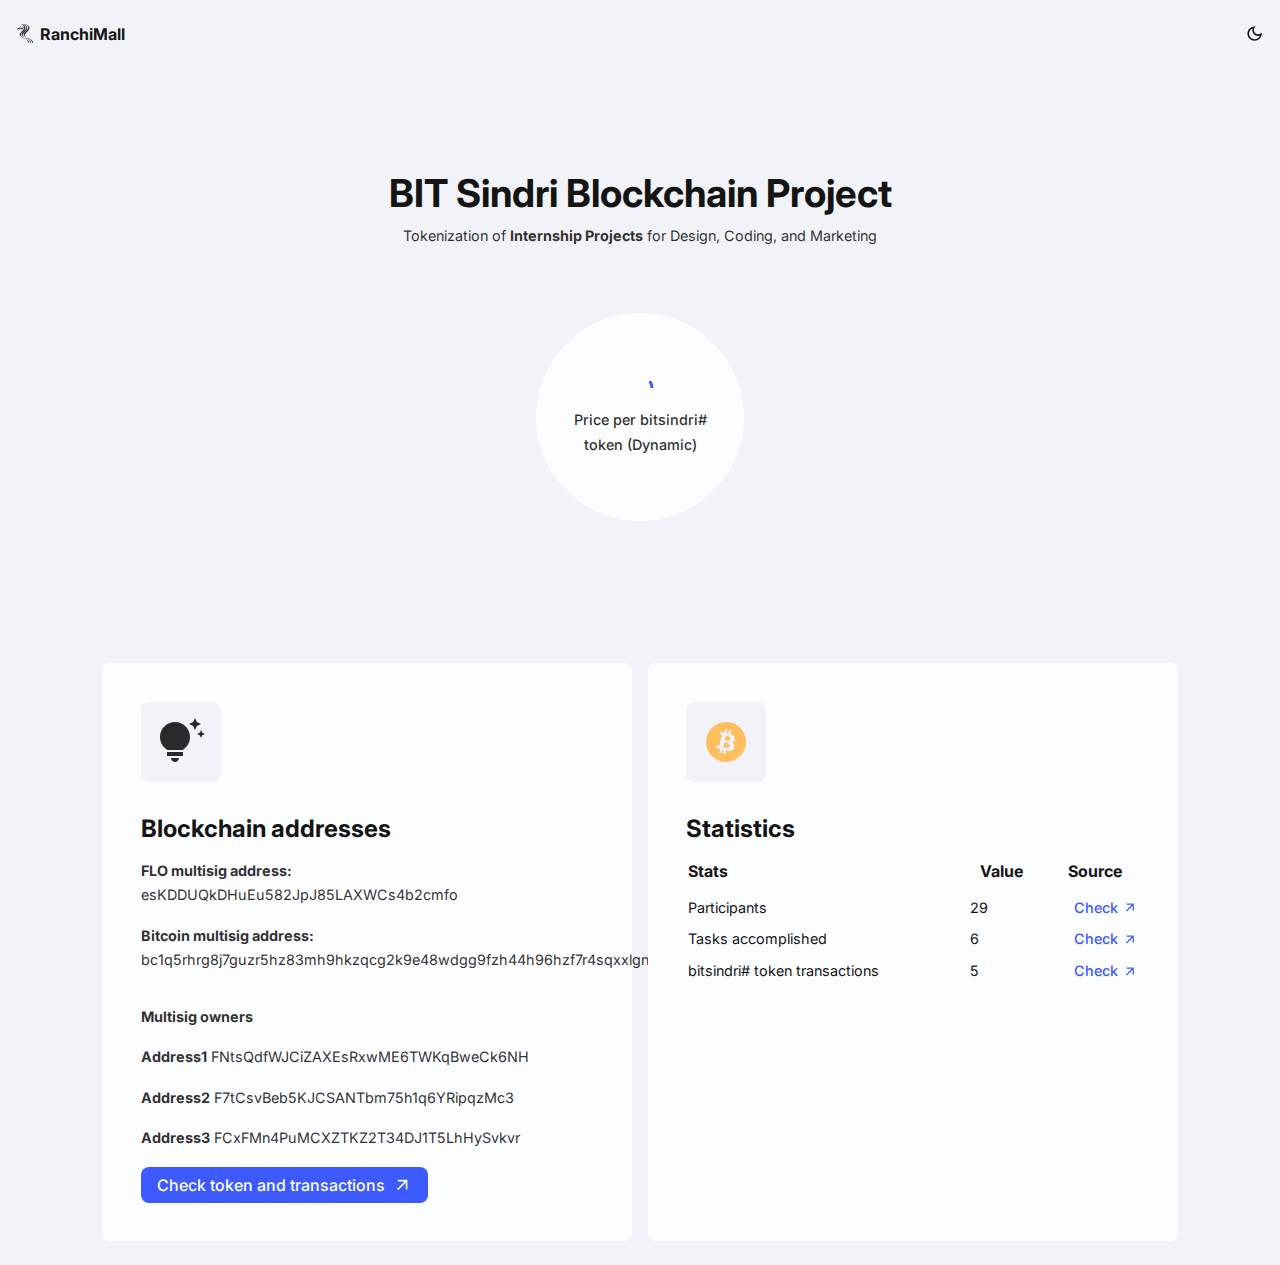
==== index.html @ 54d6cd05 "Update index.html" ====
<!DOCTYPE html>
<html lang="en">

<head>
    <meta charset="UTF-8">
    <meta http-equiv="X-UA-Compatible" content="IE=edge">
    <meta name="viewport" content="width=device-width, initial-scale=1.0">
    <title>Room Rentals Tokenization</title>
    <link rel="preconnect" href="https://fonts.googleapis.com">
    <link rel="preconnect" href="https://fonts.gstatic.com" crossorigin>
    <link href="https://fonts.googleapis.com/css2?family=Inter:wght@400;500;700&display=swap" rel="stylesheet">
    <link rel="stylesheet" href="css/main.min.css">
    <script src="scripts/components.js"></script>
</head>

<body class="flex flex-direction-column">
    <header class="flex">
        <h1 class="flex align-items-center" style="font-size: 1rem;">
            <svg class="icon" style="margin-right:0.3rem" viewBox="0 0 96 108" xml:space="preserve">
                <path d="M90.2,102.5c-2.4-8.2-9.9-14.5-27.4-23.1c-7.1-3.5-11.8-6.2-14-8.3c-1.7-1.6-3.5-4-4.2-5.5c-0.7-1.7-0.7-5.5,0-7.5
                        c1.3-3.6,2.6-5.2,12.9-15.1c6.2-5.9,9.3-10.3,11.1-15.5c0.7-2.1,0.8-7.6,0.2-9.4C66.5,12,61.7,6.7,53.7,1.6c-3-1.9-4.3-2.1-4.3-0.8
                        c0,0.3-0.5,1.4-1,2.4l-1,1.8l-2.8-1.9c-1.5-1.1-3.4-2.2-4.1-2.6c-1.3-0.7-2.4-0.6-2.4,0.2c0,0.3-1.4,3.4-2,4.4
                        c0,0.1-0.4-0.1-0.9-0.4c-6.1-4.4-8.7-5.5-8.7-3.9c0,0.7-1.8,4.2-4,7.9C16,19.5,9.4,24.9,2.6,24.9c-3,0-2.9-0.1-2,3.4
                        c0.7,2.8,1.1,3.1,3.6,2.3c2.3-0.7,3.9-1.5,5.8-2.9c0.8-0.6,1.5-0.9,1.6-0.9c0.1,0.1,0.5,1,0.7,2.1s0.7,2,0.9,2.1
                        c0.8,0.3,5.1-1.3,7.5-2.9l2.3-1.5l0.5,1.8c0.6,2.4,1,2.7,3.3,2.1c3.9-1,7.7-3.7,11.5-8.2l2-2.4l-0.2,2.1c-0.6,5.4-4.3,11.4-11.3,18
                        c-1.8,1.7-4.7,4.5-6.5,6.2c-10.7,10.2-10,18.6,2,26.5c2.7,1.8,10.3,5.8,15.3,8c0.9,0.4,3.3,1.7,5.3,2.9c11,6.5,16.4,13.1,16.4,19.7
                        c0,1.3,0.1,2.4,0.2,2.6l0,0c0.3,0.3,0.1,0.3,3-0.5c1.4-0.4,2.6-0.9,2.8-1.1c0.4-0.6-0.6-3.7-1.8-6.1c-1.3-2.5-5.6-7-8.9-9.4
                        c-3.8-2.8-9.3-5.9-17-9.7c-8.5-4.2-11.8-6.2-14.7-9.1c-2.6-2.6-3.9-5.3-3.9-8.2c0-4.6,2.3-8.6,8.3-14.1c9.4-8.7,13-13,15.5-18.8
                        c1.3-3,1.4-3.4,1.4-6.7c0-3.1-0.1-3.8-1.1-6l-1.1-2.4l1-1.6c0.5-0.9,1.2-2.1,1.5-2.6l0.5-1l1.5,2.1c1.8,2.6,3.2,6.8,3.2,9.3
                        c0,1.7-0.6,4.7-1.4,6.4c-0.2,0.4-0.4,1-0.5,1.3c-0.1,0.3-1.1,2-2.2,3.7c-2,3-5.2,6.4-13.4,14.2c-5.7,5.4-7.6,8.6-7.8,13.1
                        c-0.2,3.7,0.7,5.9,3.7,9.2c3.2,3.4,6.9,5.8,17.4,11c12.1,6,17.3,9.6,21.3,14.5c2.5,3.2,3.7,5.8,3.9,9.3c0.1,1.6,0.3,3,0.5,3
                        c0.1,0.1,0.8,0,1.4-0.2s1.9-0.5,2.7-0.7l1.5-0.4l-0.2-1.5c-0.7-5.1-5.4-10.8-13.1-16c-4.4-2.9-5.8-3.7-17.3-9.4
                        c-5.7-2.8-9.2-5.1-11.8-7.6c-4.3-4.2-5.1-8.8-2.7-13.9c1.4-2.8,2.7-4.4,12.5-13.8c8-7.7,11.4-13.7,11.4-20.1c0-5.1-2.3-9.9-6.9-14.3
                        c-1.1-1-2-2-2.1-2.2c-0.2-0.4,1.5-3.9,1.9-3.9c1.2,0,7.8,6.3,9.7,9.2c2,3.3,2.5,5,2.5,8.9c0,3.9-0.6,5.9-2.9,9.8
                        c-2.4,4.1-4.2,6-14.2,15.5c-3.4,3.2-5.7,6.1-6.9,8.7c-0.9,2-1.1,2.7-1.1,5.1c0,2.3,0.2,3.2,1,4.9c1.9,4,7.4,8.5,15.4,12.4
                        c12.5,6.1,15.1,7.6,19.4,10.7c7.2,5.3,10.6,10.5,10.6,16c0,1.3,0.1,2.4,0.3,2.5c0.4,0.3,4.8-0.8,5.5-1.3
                        C90.7,104.4,90.7,104.3,90.2,102.5z M20.3,23.3L20.3,23.3c-2,1-3.3,1.4-4.8,1.5L13.3,25l2.3-2.8c3.7-4.5,6.4-8.9,10-16
                        c0.9-1.8,1.8-3.5,2-3.6c0.4-0.4,2.6,1.1,5.1,3.4l2.1,1.9l-1.9,2.8C28.2,17.5,24.5,21.2,20.3,23.3z M39.3,17.4
                        c-1.2,1.7-6.5,5.7-8.6,6.5v0c-1.1,0.4-2.8,0.8-3.9,0.9L24.9,25l2.1-2.6c2.5-3.1,5.1-7,7-10.4c0.7-1.4,1.4-2.5,1.5-2.6
                        c0.3-0.4,1.7,1.4,3,4.1l1.5,3L39.3,17.4z M44.6,10c-0.7,1.2-1.4,2.1-1.5,2.1c-0.1,0-1.5-1.4-3-3l-2.8-3l0.6-1.5
                        c1.1-2.6,1.3-2.7,3.4-1c1.9,1.5,4.5,3.8,4.5,4.1C45.8,7.8,45.3,8.9,44.6,10z"></path>
            </svg>
            RanchiMall
        </h1>
        <theme-toggle></theme-toggle>
    </header>
    <section id="main_banner" class="flex gap-1 align-items-center hidden ">
        <svg class="icon" xmlns="http://www.w3.org/2000/svg" enable-background="new 0 0 24 24" height="24px"
            viewBox="0 0 24 24" width="24px" fill="#000000">
            <g>
                <rect fill="none" height="24" width="24" x="0" />
                <polygon points="14.43,10 12,2 9.57,10 2,10 8.18,14.41 5.83,22 12,17.31 18.18,22 15.83,14.41 22,10" />
            </g>
        </svg>
        <strong id="banner_content"></strong>
    </section>
    <section id="hero_section" class="grid">
        <div class="grid gap-0-5">
            <h1>
                BIT Sindri Blockchain Project
            </h1>
            <p>
                Tokenization of <strong>Internship Projects</strong> for Design, Coding, and Marketing
            </p>
        </div>
        <div id="token_price_wrapper"
            class="flex flex-direction-column gap-0-5 align-items-center justify-content-center">
            <strong id="token_price" style="font-size: 2rem; line-height: 1;"></strong>
            <p class="flex flex-direction-column gap-0-5 justify-content-center">
                Price per bitsindri# token (Dynamic)
            </p>
        </div>
        
        
    </section>
    <main>
        <div class="app">
            <div class="app__icon">
                <svg class="icon" xmlns="http://www.w3.org/2000/svg" enable-background="new 0 0 24 24" height="24px"
                    viewBox="0 0 24 24" width="24px" fill="#000000">
                    <rect fill="none" height="24" width="24" y="0" />
                    <path
                        d="M7,20h4c0,1.1-0.9,2-2,2S7,21.1,7,20z M5,19h8v-2H5V19z M16.5,9.5c0,3.82-2.66,5.86-3.77,6.5H5.27 C4.16,15.36,1.5,13.32,1.5,9.5C1.5,5.36,4.86,2,9,2S16.5,5.36,16.5,9.5z M21.37,7.37L20,8l1.37,0.63L22,10l0.63-1.37L24,8 l-1.37-0.63L22,6L21.37,7.37z M19,6l0.94-2.06L22,3l-2.06-0.94L19,0l-0.94,2.06L16,3l2.06,0.94L19,6z" />
                </svg>
            </div>
            <h2>
                Blockchain addresses
            </h2>
            
            <p>
                <strong>FLO multisig address:</strong> 
                esKDDUQkDHuEu582JpJ85LAXWCs4b2cmfo
                
                <p>
                    <strong>Bitcoin multisig address:</strong> 
                    bc1q5rhrg8j7guzr5hz83mh9hkzqcg2k9e48wdgg9fzh44h96hzf7r4sqxxlgn
                </p>
            </p>

            <p><strong>Multisig owners</strong></p>
            <p>
                <strong>Address1</strong>
                FNtsQdfWJCiZAXEsRxwME6TWKqBweCk6NH
            </p>
            <p>
                <strong>Address2</strong> 
                F7tCsvBeb5KJCSANTbm75h1q6YRipqzMc3
                
            </p>
            <p>
                <strong>Address3</strong>
                FCxFMn4PuMCXZTKZ2T34DJ1T5LhHySvkvr
                
            </p>
            <a href="https://ranchimall.github.io/floscout/#/address/esKDDUQkDHuEu582JpJ85LAXWCs4b2cmfo"
                target="_blank" class="ext-link">
                Check token and transactions
                <svg class="icon" xmlns="http://www.w3.org/2000/svg" enable-background="new 0 0 24 24" height="24px"
                    viewBox="0 0 24 24" width="24px" fill="#000000">
                    <g>
                        <rect fill="none" height="24" width="24" />
                    </g>
                    <g>
                        <polygon points="6,6 6,8 14.59,8 5,17.59 6.41,19 16,9.41 16,18 18,18 18,6" />
                    </g>
                </svg>
            </a>
        </div>

        <div class="app">
            <div class="app__icon">
                <svg class="icon" width="128" height="128" viewBox="0 0 128 128" fill="none"
                    xmlns="http://www.w3.org/2000/svg">
                    <path
                        d="M75.9466 56.32C74.2933 62.9333 64 59.5733 60.8 58.6667L63.7333 47.04C67.04 48 77.6533 49.3867 75.9466 56.32ZM59.36 64.64L56.16 77.4933C60.1066 78.5067 72.32 82.4 74.1333 75.1467C76.0533 67.5733 63.3066 65.6 59.36 64.64ZM115.733 76.9067C108.587 105.493 79.68 122.88 51.0933 115.733C22.5066 108.587 5.13597 79.68 12.2666 51.0933C19.4133 22.5067 48.32 5.14133 76.9066 12.2667C105.44 19.4133 122.827 48.32 115.733 76.9067ZM75.7866 42.9333L78.1866 33.3333L72.32 32L69.9733 41.2267C68.4266 40.8533 66.88 40.48 65.28 40.16L67.6266 30.72L61.8133 29.3333L59.4133 38.88C58.1333 38.56 56.8533 38.2933 55.68 37.9733L47.6266 35.9467L46.0266 42.1867C46.0266 42.1867 50.4 43.2 50.2933 43.2533C52.6933 43.84 53.12 45.3333 53.0133 46.6667L46.4533 72.96C46.1866 73.7067 45.3333 74.6667 43.7866 74.4C43.84 74.4533 39.52 73.3333 39.52 73.3333L36.64 80L44.2133 81.92C45.6533 82.2933 47.04 82.6667 48.4266 82.9867L45.9733 92.6933L51.84 94.1867L54.24 84.5333C55.84 84.96 57.3866 85.3333 58.88 85.76L56.48 95.3067L62.3466 96.8L64.8 87.0933C74.6666 88.96 82.24 88.2133 85.3333 79.2C88 72 85.3333 67.7333 80 65.0133C83.84 64 86.72 61.6 87.52 56.3733C88.5866 49.28 83.1466 45.4933 75.7866 42.9333Z"
                        fill="#FFBF5E" />
                </svg>
            </div>

            <h2>
                Statistics
            </h2>

            <table>
                <thead>
                    <tr>
                        <th>Stats</th>
                        <th>Value</th>
                        <th>Source</th>
                    </tr>
                </thead>
                <tbody>
                    <tr>
                        <td>Participants</td>
                        <td>29</td>
                        <td>
                            <a href="https://ranchimall.github.io/flologsheet/#/sheet_view?id=FFTKE6oKmc7ER6EuuyMJD4Ftxk6pAzrrTB"
                                target="_blank">
                                Check
                                <svg class="icon" xmlns="http://www.w3.org/2000/svg" enable-background="new 0 0 24 24"
                                    height="24px" viewBox="0 0 24 24" width="24px" fill="#000000">
                                    <g>
                                        <rect fill="none" height="24" width="24" />
                                    </g>
                                    <g>
                                        <polygon points="6,6 6,8 14.59,8 5,17.59 6.41,19 16,9.41 16,18 18,18 18,6" />
                                    </g>
                                </svg>
                            </a>
                        </td>
                    </tr>
                    <tr>
                        <td>Tasks accomplished</td>
                        <td>6</td>
                        <td>
                            <a href="https://ranchimall.github.io/flologsheet/#/sheet_view?id=F9vmpV3DPBbMoKab71CNBk839YekrUBZVQ"
                                target="_blank">
                                Check
                                <svg class="icon" xmlns="http://www.w3.org/2000/svg" enable-background="new 0 0 24 24"
                                    height="24px" viewBox="0 0 24 24" width="24px" fill="#000000">
                                    <g>
                                        <rect fill="none" height="24" width="24" />
                                    </g>
                                    <g>
                                        <polygon points="6,6 6,8 14.59,8 5,17.59 6.41,19 16,9.41 16,18 18,18 18,6" />
                                    </g>
                                </svg>
                            </a>
                        </td>
                    </tr>
                    <tr>
                        <td>bitsindri# token transactions</td>
                        <td>5</td>
                        <td>
                            <a href="https://ranchimall.github.io/floscout/#/token/bitsindri"
                                target="_blank">
                                Check
                                <svg class="icon" xmlns="http://www.w3.org/2000/svg" enable-background="new 0 0 24 24"
                                    height="24px" viewBox="0 0 24 24" width="24px" fill="#000000">
                                    <g>
                                        <rect fill="none" height="24" width="24" />
                                    </g>
                                    <g>
                                        <polygon points="6,6 6,8 14.59,8 5,17.59 6.41,19 16,9.41 16,18 18,18 18,6" />
                                    </g>
                                </svg>
                            </a>
                        </td>
                    </tr>
                </tbody>
            </table>
        </div>

            

       
    </main>
    <script>
        const roomTokenPrice = 1;
        const tokensNeeded = 0;
        function formatCurrency(amount) {
            return amount.toLocaleString('en-US', {
                style: 'currency',
                currency: 'USD',
                minimumFractionDigits: 0,
            });
        }
        // fetch data and return json
        async function fetchJSON(url, options = {}) {
            const response = await fetch(url, options)
            const json = await response.json()
            if (response.ok) {
                return json
            } else {
                throw new Error(json.description)
            }
        }
        window.onload = function () {
            document.getElementById('banner_content').textContent = `Looking for sellers. ₹{tokensNeeded} tokenroom# @ ₹{formatCurrency(roomTokenPrice)}`;
            if (tokensNeeded > 0)
                document.getElementById('main_banner').classList.remove('hidden');
            document.getElementById('token_price').innerHTML = `<sm-spinner></sm-spinner>`
            fetchJSON(`https://ranchimallflo.duckdns.org/api/v2/smartContractInfo?contractName=swap-tokenroom-usd&contractAddress=FUSBi3sQ9YFRs76wiMrDYmhqguPCXue8po`)
                .then(info => {
                    console.log(info)
                    const {
                        contractInfo: {
                            contractType,
                            numberOfDeposits,
                            numberOfParticipants,
                            oracle_address,
                            contractSubtype,
                            status,
                            expiryTime,
                            payeeAddress,
                            acceptingToken,
                            sellingToken,
                            totalHonorAmount,
                            totalParticipationAmount,
                            price
                        }, contractAddress,
                        contractName
                    } = info
                    document.getElementById('token_price').textContent = formatCurrency(price);
                }).catch(error => {
                    reject(error)
                })
        }
    </script>
</body>

</html>
---- css/main.min.css ----
*{padding:0;margin:0;box-sizing:border-box;font-family:"Inter",sans-serif}:root{font-size:clamp(1rem,1.2vmax,1.2rem)}html,body{height:100%}body{--accent-color: #3d5afe;--secondary-color: #ffac2e;--text-color: 20, 20, 20;--foreground-color: 252, 253, 255;--background-color: 241, 243, 248;--danger-color: rgb(255, 75, 75);--green: #1cad59;--yellow: rgb(220, 165, 0);color:rgba(var(--text-color), 1);background-color:rgba(var(--background-color), 1)}body[data-theme=dark]{--accent-color: #6d83ff;--secondary-color: #d60739;--text-color: 220, 220, 220;--foreground-color: 27, 28, 29;--background-color: 21, 22, 22;--danger-color: rgb(255, 106, 106);--green: #00e676;--yellow: rgb(255, 213, 5)}p,strong{font-size:.9rem;max-width:65ch;line-height:1.7;color:rgba(var(--text-color), 0.9)}.icon{width:1.2rem;height:1.2rem;fill:rgba(var(--text-color), 0.9);flex-shrink:0}.flex{display:flex}.flex-direction-column{flex-direction:column}.flex-wrap{flex-wrap:wrap}.grid{display:grid}.gap-0-3{gap:.3rem}.gap-0-5{gap:.5rem}.gap-1{gap:1rem}.gap-1-5{gap:1.5rem}.align-content-start{align-content:start}.align-items-center{align-items:center}.justify-content-center{justify-content:center}.wrap-around{overflow-wrap:break-word;word-wrap:break-word;word-break:break-word}header{padding:1.5rem 1rem;justify-content:space-between}main{display:grid;gap:1rem;padding:1rem;grid-template-columns:repeat(auto-fit, minmax(20rem, 1fr))}#main_banner{position:-webkit-sticky;position:sticky;top:0;justify-content:center;padding:1rem;width:100%;background-color:#ee5252}#main_banner .icon{fill:rgba(var(--foreground-color), 1)}#main_banner #banner_content{color:rgba(var(--foreground-color), 1)}.app{display:flex;flex-direction:column;padding:max(1rem,3vw);background-color:rgba(var(--foreground-color), 1);border-radius:.5rem;gap:1rem}.app__icon{display:flex;justify-content:center;align-items:center;width:5rem;height:5rem;border-radius:.5rem;background-color:rgba(var(--background-color), 1);margin-bottom:1rem}.app__icon .icon{width:3rem;height:3rem;fill:rgba(var(--text-color), 0.9)}.app li{list-style:none;font-size:.9rem;color:rgba(var(--text-color), 0.8);margin-bottom:.8rem;line-height:1.5}.app a:not([class]){display:flex;align-items:center;text-decoration:none;color:var(--accent-color);font-weight:500}.app a:not([class]):hover{text-decoration:underline}.app a:not([class]) .icon{margin-left:.3rem;width:1em;height:1em;fill:var(--accent-color)}.ext-link{display:flex;gap:.5rem;align-items:center;text-decoration:none;background-color:var(--accent-color);padding:.5rem 1rem;border-radius:.5rem;color:rgba(var(--foreground-color), 1);font-weight:500;align-self:flex-start;margin-top:auto;transition:color .2s,background-color .2s}.ext-link .icon{fill:rgba(var(--foreground-color), 1);transition:fill .2s}.ext-link:hover{color:var(--accent-color);background-color:rgba(var(--foreground-color), 1);box-shadow:0 0 0 .1rem var(--accent-color) inset}.ext-link:hover .icon{fill:var(--accent-color)}article{display:grid;gap:1rem;padding:1.5rem max(1rem,6vw)}ul{display:grid;gap:1rem;margin-top:1rem}.member-card{display:flex;flex-wrap:wrap;gap:1rem;padding:max(1rem,1.5vw);border-radius:.5rem;background-color:rgba(var(--foreground-color), 1)}.member-card h4{min-width:12rem}.member-card h5{font-weight:400}.member-card .kyc-wrapper{display:flex;align-items:center;gap:.5rem;font-size:.8rem}.member-card .kyc-wrapper .icon{width:1.1rem;height:1.1rem}.member-card .kyc-wrapper .kyc-status{display:flex;align-items:center;gap:.1rem;padding:.3rem;border-radius:3rem;font-weight:500;background-color:rgba(var(--text-color), 0.1);padding-right:.5rem}.member-card .kyc-wrapper .kyc-status.pending{background-color:var(--yellow);color:rgba(var(--foreground-color), 1)}.member-card .kyc-wrapper .kyc-status.pending .icon{fill:rgba(var(--foreground-color), 1)}.member-card .kyc-wrapper .kyc-status.verified{background-color:var(--green);color:rgba(var(--foreground-color), 1)}.member-card .kyc-wrapper .kyc-status.verified .icon{fill:rgba(var(--foreground-color), 1)}sm-copy{font-weight:500;font-size:.9rem;color:rgba(var(--text-color), 0.8)}#hero_section{text-align:center;justify-content:center;justify-items:center;padding:8vw 1rem;margin-bottom:1rem;gap:2rem}#hero_section h1{font-size:max(1.6rem,3vw)}#hero_section p{max-width:100%}#token_price_wrapper{padding:1.5rem;text-align:center;aspect-ratio:1/1;width:13rem;background-color:rgba(var(--foreground-color), 1);border-radius:10rem;justify-self:center;font-size:1rem;font-weight:500;margin-top:2rem}.important-links{display:flex;flex-wrap:wrap;gap:.5rem;margin-top:1rem}.important-link{list-style:none;flex:1}.important-link .icon,.important-link img{width:1.2rem;height:1.2rem;fill:var(--accent-color);flex-shrink:0}.important-link a{white-space:nowrap;display:flex;align-items:center;text-align:start;gap:.5rem;font-weight:500;background-color:rgba(var(--foreground-color), 1);padding:.7rem 1rem;border-radius:.5rem;text-decoration:none;color:var(--accent-color)}.important-link a:hover{text-decoration:underline}table th{padding-bottom:1rem}table th:first-of-type{text-align:start}table th:not(:last-of-type){padding-right:1rem}table td{padding-bottom:.8rem;font-size:.9rem}table td:not(:last-of-type){padding-right:1rem}table td:last-of-type{display:flex;justify-content:flex-end}@media screen and (min-width: 768px){main{padding:1.5rem 8vw}sm-copy{min-width:24rem}}.hidden{display:none}
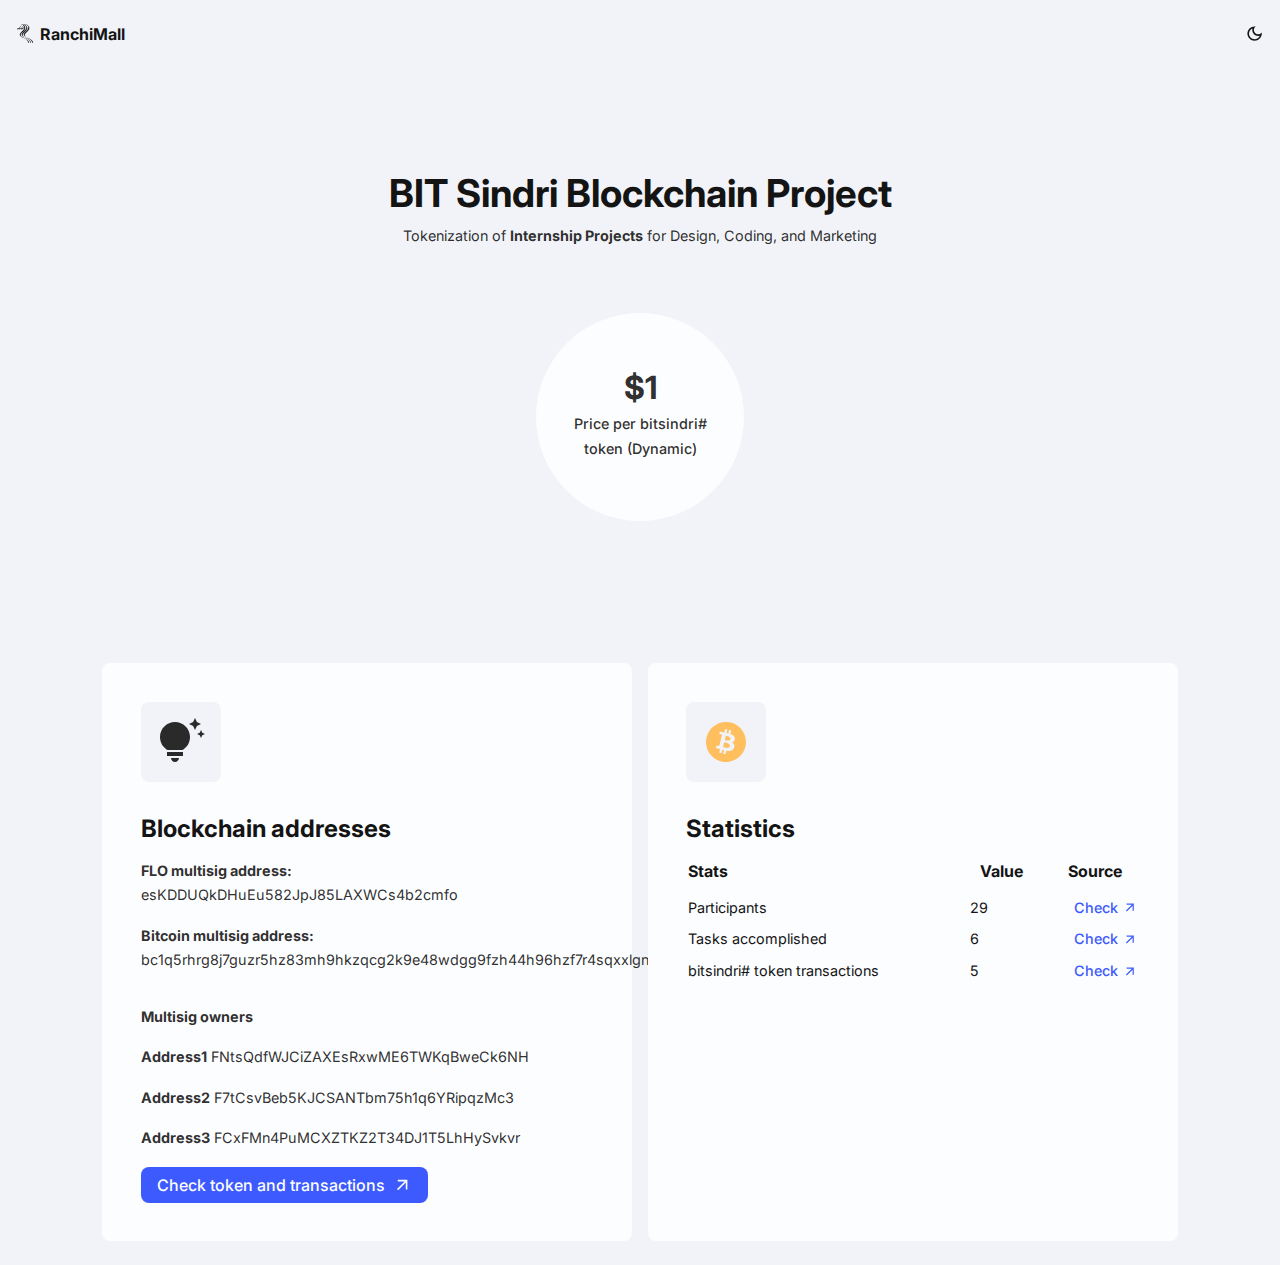
==== commit 1b7bac88: "Update index.html" ====
--- a/index.html
+++ b/index.html
@@ -5,7 +5,7 @@
     <meta charset="UTF-8">
     <meta http-equiv="X-UA-Compatible" content="IE=edge">
     <meta name="viewport" content="width=device-width, initial-scale=1.0">
-    <title>Room Rentals Tokenization</title>
+    <title>BIT Sindri Blockchain</title>
     <link rel="preconnect" href="https://fonts.googleapis.com">
     <link rel="preconnect" href="https://fonts.gstatic.com" crossorigin>
     <link href="https://fonts.googleapis.com/css2?family=Inter:wght@400;500;700&display=swap" rel="stylesheet">
@@ -239,32 +239,9 @@
             document.getElementById('banner_content').textContent = `Looking for sellers. ₹{tokensNeeded} tokenroom# @ ₹{formatCurrency(roomTokenPrice)}`;
             if (tokensNeeded > 0)
                 document.getElementById('main_banner').classList.remove('hidden');
-            document.getElementById('token_price').innerHTML = `<sm-spinner></sm-spinner>`
-            fetchJSON(`https://ranchimallflo.duckdns.org/api/v2/smartContractInfo?contractName=swap-tokenroom-usd&contractAddress=FUSBi3sQ9YFRs76wiMrDYmhqguPCXue8po`)
-                .then(info => {
-                    console.log(info)
-                    const {
-                        contractInfo: {
-                            contractType,
-                            numberOfDeposits,
-                            numberOfParticipants,
-                            oracle_address,
-                            contractSubtype,
-                            status,
-                            expiryTime,
-                            payeeAddress,
-                            acceptingToken,
-                            sellingToken,
-                            totalHonorAmount,
-                            totalParticipationAmount,
-                            price
-                        }, contractAddress,
-                        contractName
-                    } = info
-                    document.getElementById('token_price').textContent = formatCurrency(price);
-                }).catch(error => {
-                    reject(error)
-                })
+            
+            
+                document.getElementById('token_price').textContent = formatCurrency(roomTokenPrice);
         }
     </script>
 </body>
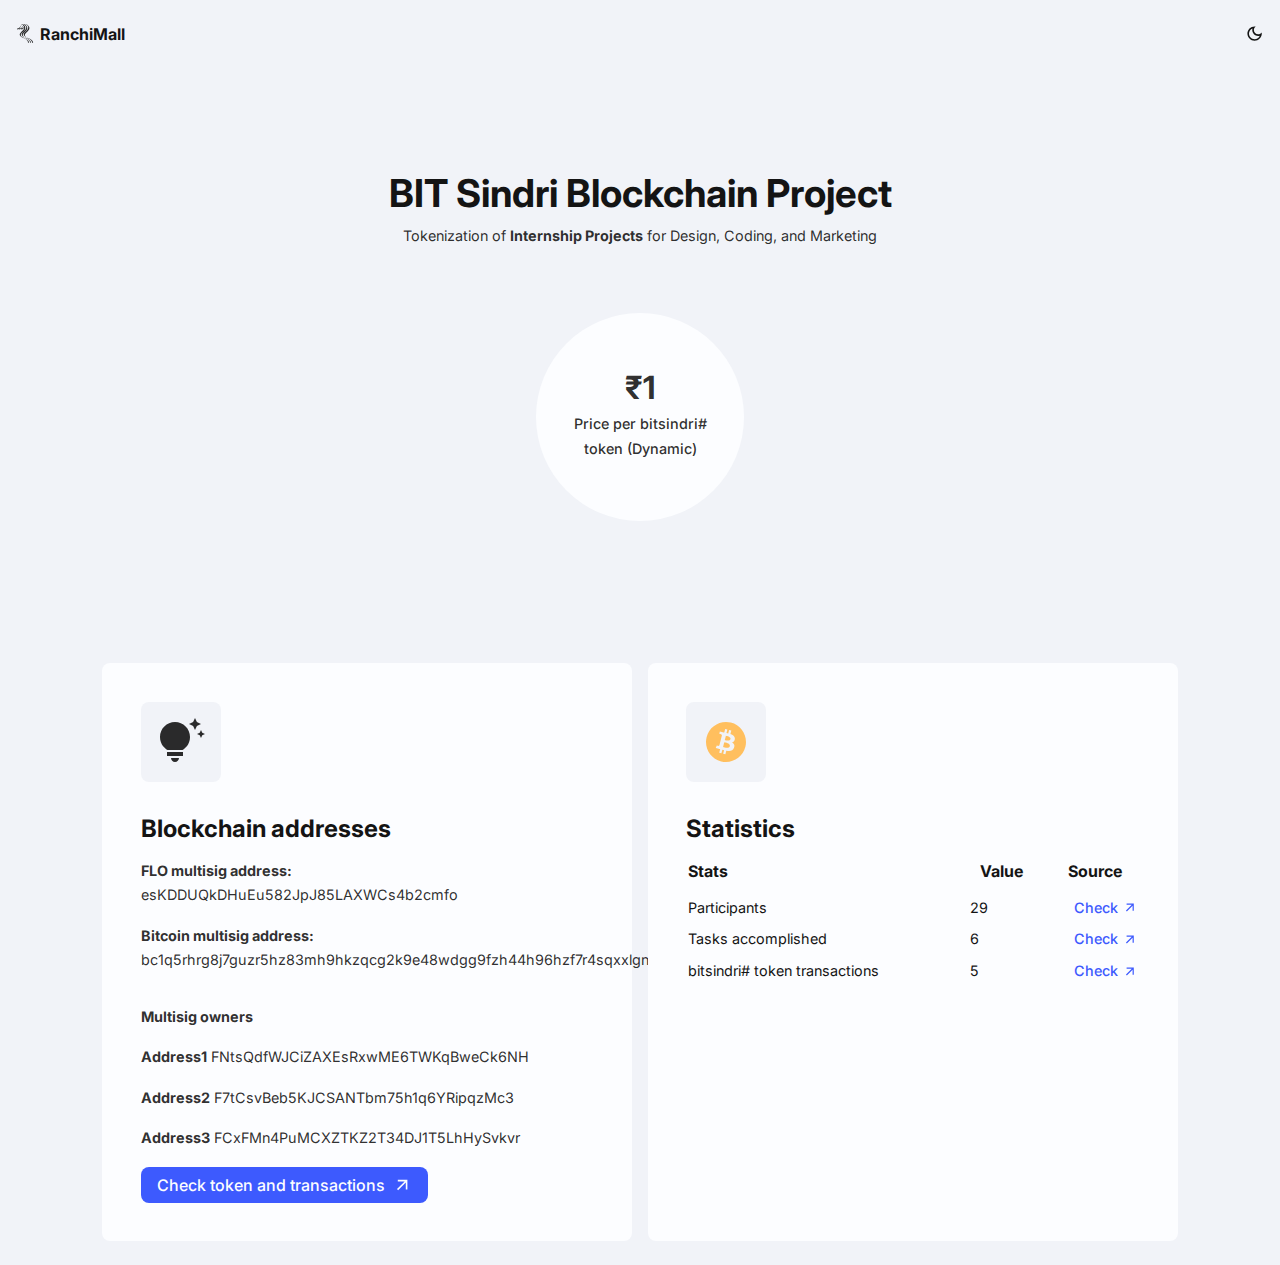
==== commit 7b79d97a: "Update index.html" ====
--- a/index.html
+++ b/index.html
@@ -219,9 +219,9 @@
         const roomTokenPrice = 1;
         const tokensNeeded = 0;
         function formatCurrency(amount) {
-            return amount.toLocaleString('en-US', {
+            return amount.toLocaleString('en-IN', {
                 style: 'currency',
-                currency: 'USD',
+                currency: 'INR',
                 minimumFractionDigits: 0,
             });
         }
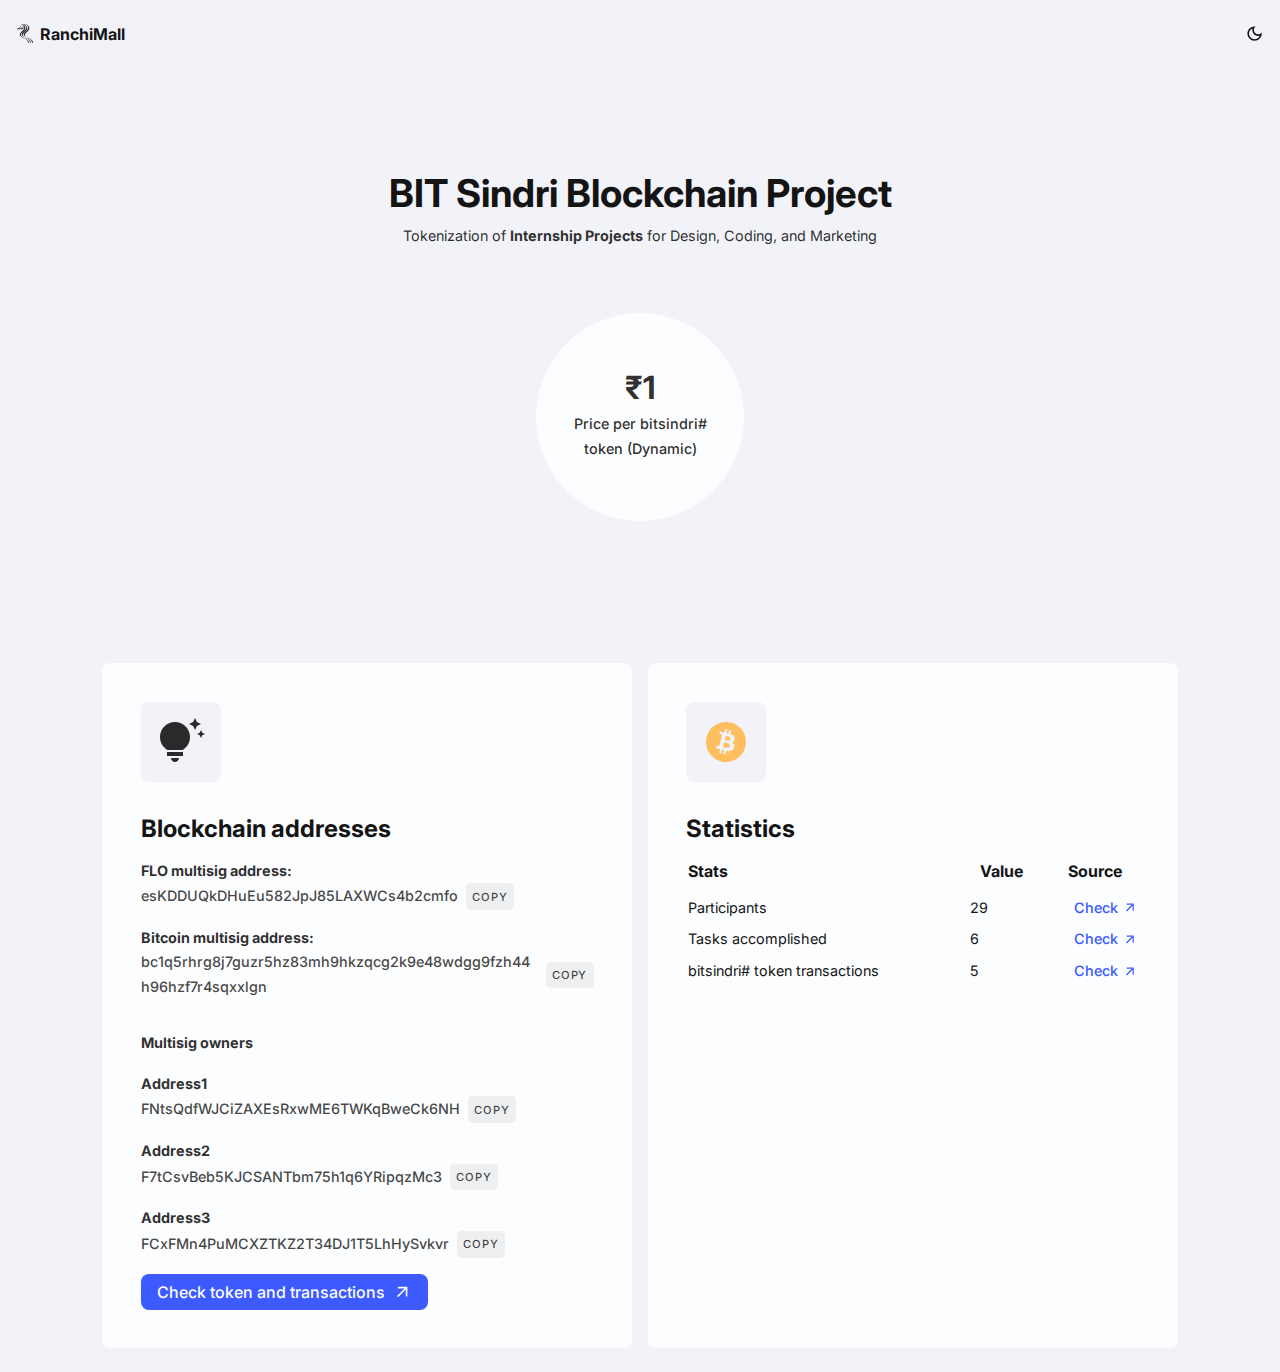
==== commit 6b0c8dae: "Update index.html" ====
--- a/index.html
+++ b/index.html
@@ -89,27 +89,32 @@
             
             <p>
                 <strong>FLO multisig address:</strong> 
-                esKDDUQkDHuEu582JpJ85LAXWCs4b2cmfo
+                <sm-copy value="esKDDUQkDHuEu582JpJ85LAXWCs4b2cmfo" ></sm-copy>
+                
                 
                 <p>
                     <strong>Bitcoin multisig address:</strong> 
-                    bc1q5rhrg8j7guzr5hz83mh9hkzqcg2k9e48wdgg9fzh44h96hzf7r4sqxxlgn
+                    <sm-copy value="bc1q5rhrg8j7guzr5hz83mh9hkzqcg2k9e48wdgg9fzh44h96hzf7r4sqxxlgn" ></sm-copy>
+                    
                 </p>
             </p>
 
             <p><strong>Multisig owners</strong></p>
             <p>
                 <strong>Address1</strong>
-                FNtsQdfWJCiZAXEsRxwME6TWKqBweCk6NH
+                <sm-copy value="FNtsQdfWJCiZAXEsRxwME6TWKqBweCk6NH" ></sm-copy>
+                
             </p>
             <p>
                 <strong>Address2</strong> 
-                F7tCsvBeb5KJCSANTbm75h1q6YRipqzMc3
+                <sm-copy value="F7tCsvBeb5KJCSANTbm75h1q6YRipqzMc3" ></sm-copy>
+                
                 
             </p>
             <p>
                 <strong>Address3</strong>
-                FCxFMn4PuMCXZTKZ2T34DJ1T5LhHySvkvr
+                <sm-copy value="FCxFMn4PuMCXZTKZ2T34DJ1T5LhHySvkvr" ></sm-copy>
+                
                 
             </p>
             <a href="https://ranchimall.github.io/floscout/#/address/esKDDUQkDHuEu582JpJ85LAXWCs4b2cmfo"
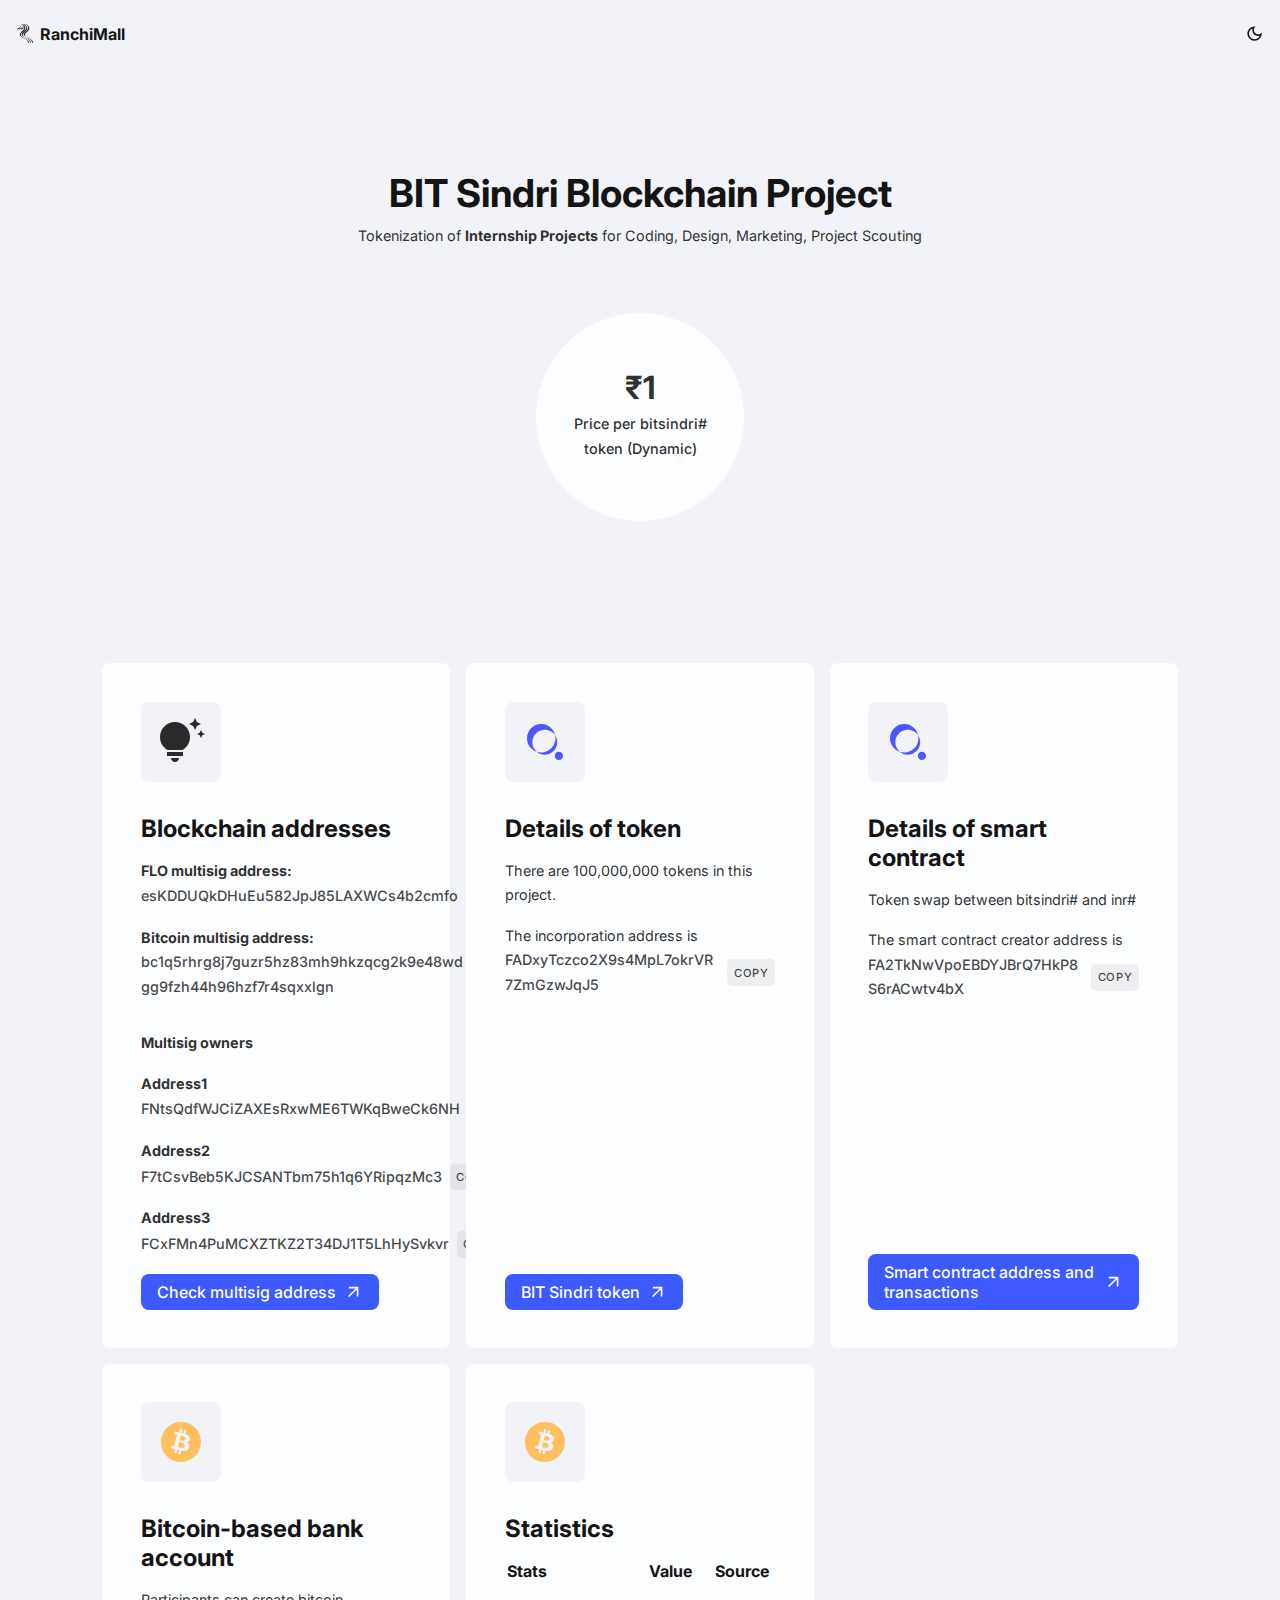
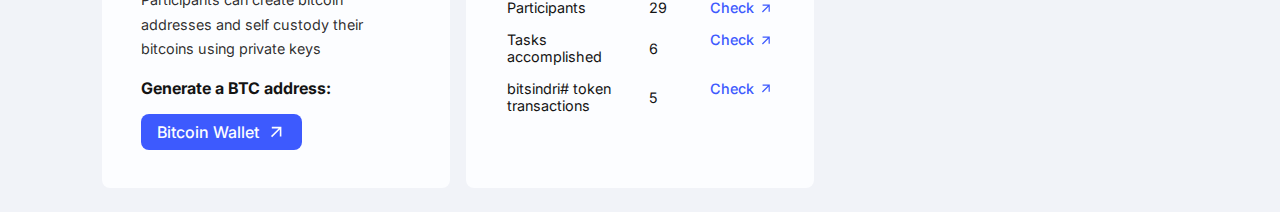
==== commit 7f51478c: "Update index.html" ====
--- a/index.html
+++ b/index.html
@@ -60,7 +60,7 @@
                 BIT Sindri Blockchain Project
             </h1>
             <p>
-                Tokenization of <strong>Internship Projects</strong> for Design, Coding, and Marketing
+                Tokenization of <strong>Internship Projects</strong> for Coding, Design, Marketing, Project Scouting
             </p>
         </div>
         <div id="token_price_wrapper"
@@ -119,7 +119,7 @@
             </p>
             <a href="https://ranchimall.github.io/floscout/#/address/esKDDUQkDHuEu582JpJ85LAXWCs4b2cmfo"
                 target="_blank" class="ext-link">
-                Check token and transactions
+                Check multisig address
                 <svg class="icon" xmlns="http://www.w3.org/2000/svg" enable-background="new 0 0 24 24" height="24px"
                     viewBox="0 0 24 24" width="24px" fill="#000000">
                     <g>
@@ -130,7 +130,117 @@
                     </g>
                 </svg>
             </a>
-        </div>
+        
+        </div>
+
+        <div class="app">
+            <div class="app__icon">
+                <svg class="icon" width="128" height="128" viewBox="0 0 128 128" fill="none"
+                    xmlns="http://www.w3.org/2000/svg">
+                    <path fill-rule="evenodd" clip-rule="evenodd"
+                        d="M53.9259 91.8519C74.8718 91.8519 91.8519 74.8718 91.8519 53.9259C91.8519 51.3022 91.5854 48.7407 91.0782 46.2671C94.5628 51.5181 96.5926 57.8183 96.5926 64.5926C96.5926 82.9203 81.7351 97.7778 63.4074 97.7778C55.2385 97.7778 47.759 94.8262 41.9771 89.9312C45.7338 91.1773 49.7511 91.8519 53.9259 91.8519ZM41.9771 89.9312C26.8858 84.9256 16 70.697 16 53.9259C16 32.98 32.98 16 53.9259 16C72.2481 16 87.5358 28.9926 91.0782 46.2671C85.1352 37.3115 74.9608 31.4074 63.4074 31.4074C45.0797 31.4074 30.2222 46.2649 30.2222 64.5926C30.2222 74.7514 34.7869 83.844 41.9771 89.9312Z"
+                        fill="#4F56FF" />
+                    <circle cx="101" cy="101" r="11" fill="#4F56FF" />
+                </svg>
+            </div>
+            
+            <h2>
+                Details of token
+            </h2>
+           
+            <p>
+                There are 100,000,000 tokens in this project.
+            </p>
+            <p>
+                The incorporation address is <sm-copy style="min-width: 0;"
+                    value="FADxyTczco2X9s4MpL7okrVR7ZmGzwJqJ5"></sm-copy>
+            </p>
+            <a href="https://ranchimall.github.io/floscout/#/token/bitsindri" target="_blank" class="ext-link">
+                BIT Sindri token
+                <svg class="icon" xmlns="http://www.w3.org/2000/svg" enable-background="new 0 0 24 24" height="24px"
+                    viewBox="0 0 24 24" width="24px" fill="#000000">
+                    <g>
+                        <rect fill="none" height="24" width="24" />
+                    </g>
+                    <g>
+                        <polygon points="6,6 6,8 14.59,8 5,17.59 6.41,19 16,9.41 16,18 18,18 18,6" />
+                    </g>
+                </svg>
+            </a>
+
+        </div>
+
+        
+        <div class="app">
+            <div class="app__icon">
+                <svg class="icon" width="128" height="128" viewBox="0 0 128 128" fill="none"
+                    xmlns="http://www.w3.org/2000/svg">
+                    <path fill-rule="evenodd" clip-rule="evenodd"
+                        d="M53.9259 91.8519C74.8718 91.8519 91.8519 74.8718 91.8519 53.9259C91.8519 51.3022 91.5854 48.7407 91.0782 46.2671C94.5628 51.5181 96.5926 57.8183 96.5926 64.5926C96.5926 82.9203 81.7351 97.7778 63.4074 97.7778C55.2385 97.7778 47.759 94.8262 41.9771 89.9312C45.7338 91.1773 49.7511 91.8519 53.9259 91.8519ZM41.9771 89.9312C26.8858 84.9256 16 70.697 16 53.9259C16 32.98 32.98 16 53.9259 16C72.2481 16 87.5358 28.9926 91.0782 46.2671C85.1352 37.3115 74.9608 31.4074 63.4074 31.4074C45.0797 31.4074 30.2222 46.2649 30.2222 64.5926C30.2222 74.7514 34.7869 83.844 41.9771 89.9312Z"
+                        fill="#4F56FF" />
+                    <circle cx="101" cy="101" r="11" fill="#4F56FF" />
+                </svg>
+            </div>
+            
+            <h2>
+                Details of smart contract
+            </h2>
+           
+            <p>
+                Token swap between bitsindri# and inr#
+            </p>
+            <p>
+                The smart contract creator address is <sm-copy style="min-width: 0;"
+                    value="FA2TkNwVpoEBDYJBrQ7HkP8S6rACwtv4bX"></sm-copy>
+            </p>
+            <a href="https://ranchimall.github.io/floscout/#/contract/bitsindri-inr-FA2TkNwVpoEBDYJBrQ7HkP8S6rACwtv4bX" target="_blank" class="ext-link">
+                Smart contract address and transactions
+                <svg class="icon" xmlns="http://www.w3.org/2000/svg" enable-background="new 0 0 24 24" height="24px"
+                    viewBox="0 0 24 24" width="24px" fill="#000000">
+                    <g>
+                        <rect fill="none" height="24" width="24" />
+                    </g>
+                    <g>
+                        <polygon points="6,6 6,8 14.59,8 5,17.59 6.41,19 16,9.41 16,18 18,18 18,6" />
+                    </g>
+                </svg>
+            </a>
+
+        </div>
+
+        <div class="app">
+            <div class="app__icon">
+                <svg class="icon" width="128" height="128" viewBox="0 0 128 128" fill="none"
+                    xmlns="http://www.w3.org/2000/svg">
+                    <path
+                        d="M75.9466 56.32C74.2933 62.9333 64 59.5733 60.8 58.6667L63.7333 47.04C67.04 48 77.6533 49.3867 75.9466 56.32ZM59.36 64.64L56.16 77.4933C60.1066 78.5067 72.32 82.4 74.1333 75.1467C76.0533 67.5733 63.3066 65.6 59.36 64.64ZM115.733 76.9067C108.587 105.493 79.68 122.88 51.0933 115.733C22.5066 108.587 5.13597 79.68 12.2666 51.0933C19.4133 22.5067 48.32 5.14133 76.9066 12.2667C105.44 19.4133 122.827 48.32 115.733 76.9067ZM75.7866 42.9333L78.1866 33.3333L72.32 32L69.9733 41.2267C68.4266 40.8533 66.88 40.48 65.28 40.16L67.6266 30.72L61.8133 29.3333L59.4133 38.88C58.1333 38.56 56.8533 38.2933 55.68 37.9733L47.6266 35.9467L46.0266 42.1867C46.0266 42.1867 50.4 43.2 50.2933 43.2533C52.6933 43.84 53.12 45.3333 53.0133 46.6667L46.4533 72.96C46.1866 73.7067 45.3333 74.6667 43.7866 74.4C43.84 74.4533 39.52 73.3333 39.52 73.3333L36.64 80L44.2133 81.92C45.6533 82.2933 47.04 82.6667 48.4266 82.9867L45.9733 92.6933L51.84 94.1867L54.24 84.5333C55.84 84.96 57.3866 85.3333 58.88 85.76L56.48 95.3067L62.3466 96.8L64.8 87.0933C74.6666 88.96 82.24 88.2133 85.3333 79.2C88 72 85.3333 67.7333 80 65.0133C83.84 64 86.72 61.6 87.52 56.3733C88.5866 49.28 83.1466 45.4933 75.7866 42.9333Z"
+                        fill="#FFBF5E" />
+                </svg>
+            </div>
+            <h2>
+                Bitcoin-based bank account
+            </h2>
+            <p>
+                Participants can create bitcoin addresses and self custody their bitcoins using private keys <br>
+            </p>
+            <div class="grid gap-1">
+                <b>Generate a BTC address:</b>
+            </div>
+            <a href="https://ranchimall.github.io/btcwallet/"
+                target="_blank" class="ext-link">
+                Bitcoin Wallet
+                <svg class="icon" xmlns="http://www.w3.org/2000/svg" enable-background="new 0 0 24 24" height="24px"
+                    viewBox="0 0 24 24" width="24px" fill="#000000">
+                    <g>
+                        <rect fill="none" height="24" width="24" />
+                    </g>
+                    <g>
+                        <polygon points="6,6 6,8 14.59,8 5,17.59 6.41,19 16,9.41 16,18 18,18 18,6" />
+                    </g>
+                </svg>
+            </a>
+        </div>
+
 
         <div class="app">
             <div class="app__icon">
@@ -216,7 +326,7 @@
             </table>
         </div>
 
-            
+
 
        
     </main>
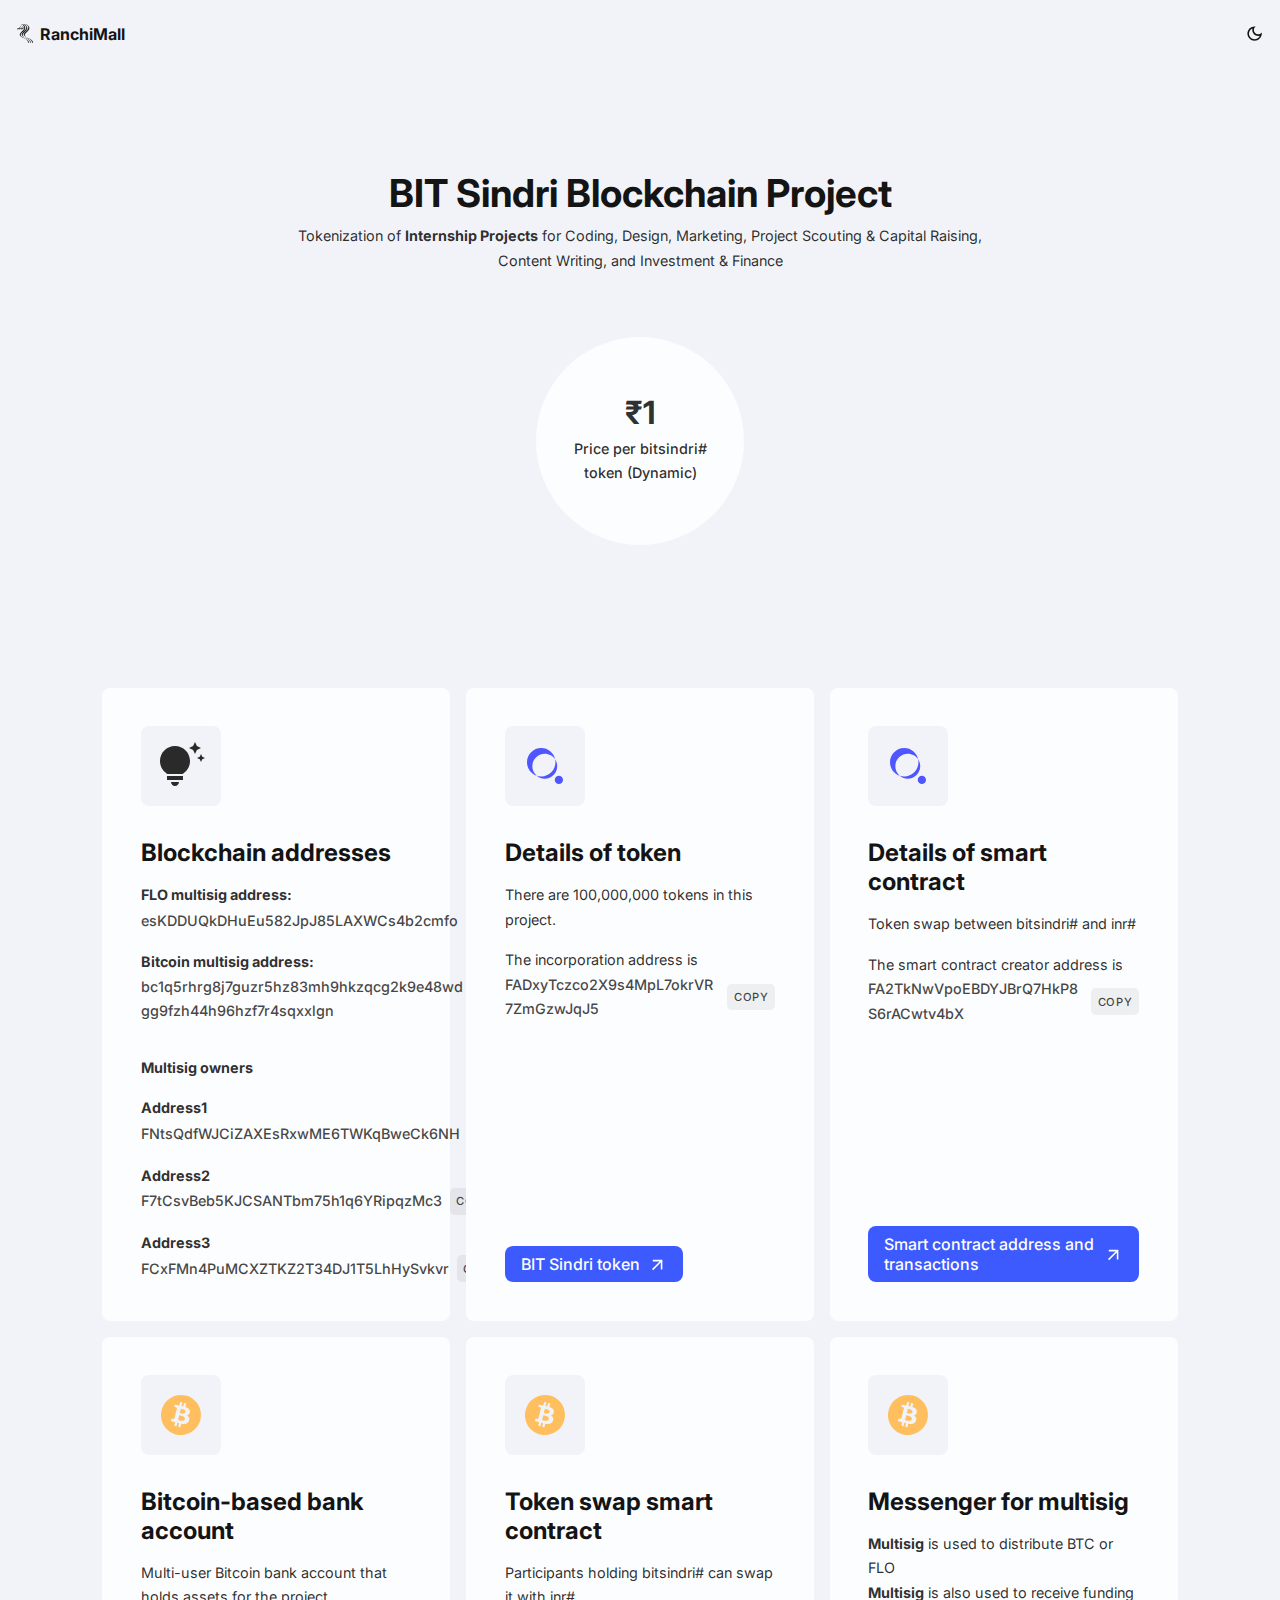
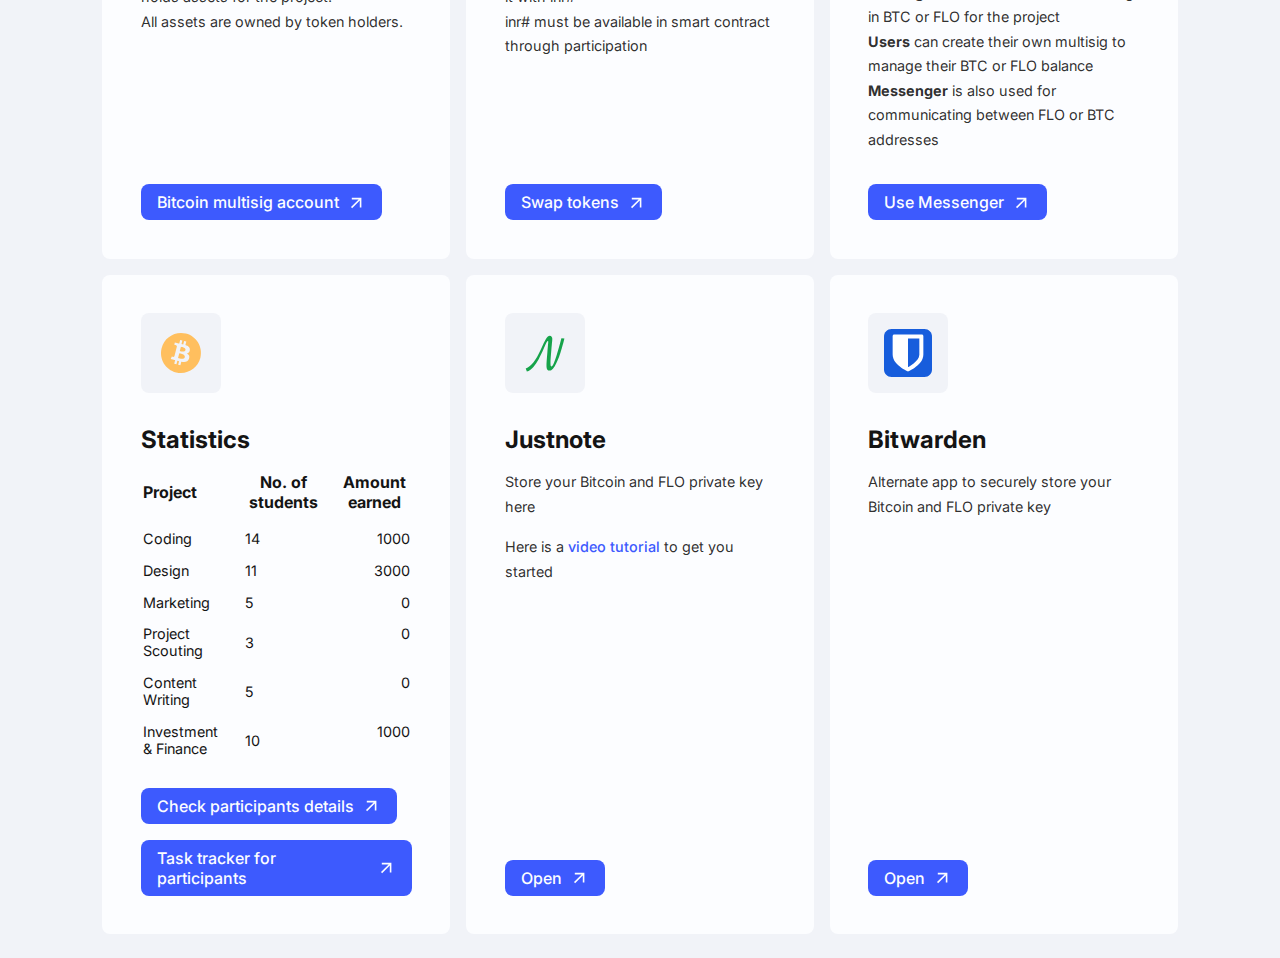
==== commit 43e570fb: "Update index.html" ====
--- a/index.html
+++ b/index.html
@@ -60,7 +60,7 @@
                 BIT Sindri Blockchain Project
             </h1>
             <p>
-                Tokenization of <strong>Internship Projects</strong> for Coding, Design, Marketing, Project Scouting
+                Tokenization of <strong>Internship Projects</strong> for Coding, Design, Marketing, Project Scouting & Capital Raising,<br> Content Writing, and Investment & Finance
             </p>
         </div>
         <div id="token_price_wrapper"
@@ -117,19 +117,7 @@
                 
                 
             </p>
-            <a href="https://ranchimall.github.io/floscout/#/address/esKDDUQkDHuEu582JpJ85LAXWCs4b2cmfo"
-                target="_blank" class="ext-link">
-                Check multisig address
-                <svg class="icon" xmlns="http://www.w3.org/2000/svg" enable-background="new 0 0 24 24" height="24px"
-                    viewBox="0 0 24 24" width="24px" fill="#000000">
-                    <g>
-                        <rect fill="none" height="24" width="24" />
-                    </g>
-                    <g>
-                        <polygon points="6,6 6,8 14.59,8 5,17.59 6.41,19 16,9.41 16,18 18,18 18,6" />
-                    </g>
-                </svg>
-            </a>
+           
         
         </div>
 
@@ -221,26 +209,26 @@
                 Bitcoin-based bank account
             </h2>
             <p>
-                Participants can create bitcoin addresses and self custody their bitcoins using private keys <br>
+                Multi-user Bitcoin bank account that holds assets for the project. <br>
+                All assets are owned by token holders.
             </p>
             <div class="grid gap-1">
-                <b>Generate a BTC address:</b>
-            </div>
-            <a href="https://ranchimall.github.io/btcwallet/"
+                
+            </div>
+            <a href="https://ranchimall.github.io/btcwallet/#/check_details?query=bc1q5rhrg8j7guzr5hz83mh9hkzqcg2k9e48wdgg9fzh44h96hzf7r4sqxxlgn"
                 target="_blank" class="ext-link">
-                Bitcoin Wallet
-                <svg class="icon" xmlns="http://www.w3.org/2000/svg" enable-background="new 0 0 24 24" height="24px"
-                    viewBox="0 0 24 24" width="24px" fill="#000000">
-                    <g>
-                        <rect fill="none" height="24" width="24" />
-                    </g>
-                    <g>
-                        <polygon points="6,6 6,8 14.59,8 5,17.59 6.41,19 16,9.41 16,18 18,18 18,6" />
-                    </g>
-                </svg>
-            </a>
-        </div>
-
+                Bitcoin multisig account
+                <svg class="icon" xmlns="http://www.w3.org/2000/svg" enable-background="new 0 0 24 24" height="24px"
+                    viewBox="0 0 24 24" width="24px" fill="#000000">
+                    <g>
+                        <rect fill="none" height="24" width="24" />
+                    </g>
+                    <g>
+                        <polygon points="6,6 6,8 14.59,8 5,17.59 6.41,19 16,9.41 16,18 18,18 18,6" />
+                    </g>
+                </svg>
+            </a>
+        </div>
 
         <div class="app">
             <div class="app__icon">
@@ -251,6 +239,78 @@
                         fill="#FFBF5E" />
                 </svg>
             </div>
+            <h2>
+                Token swap smart contract
+            </h2>
+            <p>
+                Participants holding bitsindri# can swap it with inr# <br>
+                inr# must be available in smart contract through participation
+            </p>
+            <div class="grid gap-1">
+                
+            </div>
+            <a href="https://ranchimall.github.io/flowallet/#/smartcontracts/deposit?scName=bitsindri-inr&scAddress=FA2TkNwVpoEBDYJBrQ7HkP8S6rACwtv4bX"
+                target="_blank" class="ext-link">
+                Swap tokens
+                <svg class="icon" xmlns="http://www.w3.org/2000/svg" enable-background="new 0 0 24 24" height="24px"
+                    viewBox="0 0 24 24" width="24px" fill="#000000">
+                    <g>
+                        <rect fill="none" height="24" width="24" />
+                    </g>
+                    <g>
+                        <polygon points="6,6 6,8 14.59,8 5,17.59 6.41,19 16,9.41 16,18 18,18 18,6" />
+                    </g>
+                </svg>
+            </a>
+        </div>
+
+        
+            
+            <div class="app">
+                <div class="app__icon">
+                    <svg class="icon" width="128" height="128" viewBox="0 0 128 128" fill="none"
+                        xmlns="http://www.w3.org/2000/svg">
+                        <path
+                            d="M75.9466 56.32C74.2933 62.9333 64 59.5733 60.8 58.6667L63.7333 47.04C67.04 48 77.6533 49.3867 75.9466 56.32ZM59.36 64.64L56.16 77.4933C60.1066 78.5067 72.32 82.4 74.1333 75.1467C76.0533 67.5733 63.3066 65.6 59.36 64.64ZM115.733 76.9067C108.587 105.493 79.68 122.88 51.0933 115.733C22.5066 108.587 5.13597 79.68 12.2666 51.0933C19.4133 22.5067 48.32 5.14133 76.9066 12.2667C105.44 19.4133 122.827 48.32 115.733 76.9067ZM75.7866 42.9333L78.1866 33.3333L72.32 32L69.9733 41.2267C68.4266 40.8533 66.88 40.48 65.28 40.16L67.6266 30.72L61.8133 29.3333L59.4133 38.88C58.1333 38.56 56.8533 38.2933 55.68 37.9733L47.6266 35.9467L46.0266 42.1867C46.0266 42.1867 50.4 43.2 50.2933 43.2533C52.6933 43.84 53.12 45.3333 53.0133 46.6667L46.4533 72.96C46.1866 73.7067 45.3333 74.6667 43.7866 74.4C43.84 74.4533 39.52 73.3333 39.52 73.3333L36.64 80L44.2133 81.92C45.6533 82.2933 47.04 82.6667 48.4266 82.9867L45.9733 92.6933L51.84 94.1867L54.24 84.5333C55.84 84.96 57.3866 85.3333 58.88 85.76L56.48 95.3067L62.3466 96.8L64.8 87.0933C74.6666 88.96 82.24 88.2133 85.3333 79.2C88 72 85.3333 67.7333 80 65.0133C83.84 64 86.72 61.6 87.52 56.3733C88.5866 49.28 83.1466 45.4933 75.7866 42.9333Z"
+                            fill="#FFBF5E" />
+                    </svg>
+                </div>
+            <h2>
+                Messenger for multisig
+            </h2>
+            <p>
+                <strong>Multisig</strong> is used to distribute BTC or FLO <br>
+                <strong>Multisig</strong> is also used to receive funding in BTC or FLO for the project <br>
+                <strong>Users</strong> can create their own multisig to manage their BTC or FLO balance <br>
+                <strong>Messenger</strong> is also used for communicating between FLO or BTC addresses
+            </p>
+            <div class="grid gap-1">
+                
+            </div>
+            <a href="https://ranchimall.github.io/messenger"
+                target="_blank" class="ext-link">
+                Use Messenger
+                <svg class="icon" xmlns="http://www.w3.org/2000/svg" enable-background="new 0 0 24 24" height="24px"
+                    viewBox="0 0 24 24" width="24px" fill="#000000">
+                    <g>
+                        <rect fill="none" height="24" width="24" />
+                    </g>
+                    <g>
+                        <polygon points="6,6 6,8 14.59,8 5,17.59 6.41,19 16,9.41 16,18 18,18 18,6" />
+                    </g>
+                </svg>
+            </a>
+        </div>
+
+        <div class="app">
+            <div class="app__icon">
+                <svg class="icon" width="128" height="128" viewBox="0 0 128 128" fill="none"
+                    xmlns="http://www.w3.org/2000/svg">
+                    <path
+                        d="M75.9466 56.32C74.2933 62.9333 64 59.5733 60.8 58.6667L63.7333 47.04C67.04 48 77.6533 49.3867 75.9466 56.32ZM59.36 64.64L56.16 77.4933C60.1066 78.5067 72.32 82.4 74.1333 75.1467C76.0533 67.5733 63.3066 65.6 59.36 64.64ZM115.733 76.9067C108.587 105.493 79.68 122.88 51.0933 115.733C22.5066 108.587 5.13597 79.68 12.2666 51.0933C19.4133 22.5067 48.32 5.14133 76.9066 12.2667C105.44 19.4133 122.827 48.32 115.733 76.9067ZM75.7866 42.9333L78.1866 33.3333L72.32 32L69.9733 41.2267C68.4266 40.8533 66.88 40.48 65.28 40.16L67.6266 30.72L61.8133 29.3333L59.4133 38.88C58.1333 38.56 56.8533 38.2933 55.68 37.9733L47.6266 35.9467L46.0266 42.1867C46.0266 42.1867 50.4 43.2 50.2933 43.2533C52.6933 43.84 53.12 45.3333 53.0133 46.6667L46.4533 72.96C46.1866 73.7067 45.3333 74.6667 43.7866 74.4C43.84 74.4533 39.52 73.3333 39.52 73.3333L36.64 80L44.2133 81.92C45.6533 82.2933 47.04 82.6667 48.4266 82.9867L45.9733 92.6933L51.84 94.1867L54.24 84.5333C55.84 84.96 57.3866 85.3333 58.88 85.76L56.48 95.3067L62.3466 96.8L64.8 87.0933C74.6666 88.96 82.24 88.2133 85.3333 79.2C88 72 85.3333 67.7333 80 65.0133C83.84 64 86.72 61.6 87.52 56.3733C88.5866 49.28 83.1466 45.4933 75.7866 42.9333Z"
+                        fill="#FFBF5E" />
+                </svg>
+            </div>
 
             <h2>
                 Statistics
@@ -259,72 +319,149 @@
             <table>
                 <thead>
                     <tr>
-                        <th>Stats</th>
-                        <th>Value</th>
-                        <th>Source</th>
+                        <th>Project</th>
+                        <th>No. of students</th>
+                        <th>Amount earned</th>
                     </tr>
                 </thead>
                 <tbody>
                     <tr>
-                        <td>Participants</td>
-                        <td>29</td>
-                        <td>
-                            <a href="https://ranchimall.github.io/flologsheet/#/sheet_view?id=FFTKE6oKmc7ER6EuuyMJD4Ftxk6pAzrrTB"
-                                target="_blank">
-                                Check
-                                <svg class="icon" xmlns="http://www.w3.org/2000/svg" enable-background="new 0 0 24 24"
-                                    height="24px" viewBox="0 0 24 24" width="24px" fill="#000000">
-                                    <g>
-                                        <rect fill="none" height="24" width="24" />
-                                    </g>
-                                    <g>
-                                        <polygon points="6,6 6,8 14.59,8 5,17.59 6.41,19 16,9.41 16,18 18,18 18,6" />
-                                    </g>
-                                </svg>
-                            </a>
-                        </td>
-                    </tr>
-                    <tr>
-                        <td>Tasks accomplished</td>
-                        <td>6</td>
-                        <td>
-                            <a href="https://ranchimall.github.io/flologsheet/#/sheet_view?id=F9vmpV3DPBbMoKab71CNBk839YekrUBZVQ"
-                                target="_blank">
-                                Check
-                                <svg class="icon" xmlns="http://www.w3.org/2000/svg" enable-background="new 0 0 24 24"
-                                    height="24px" viewBox="0 0 24 24" width="24px" fill="#000000">
-                                    <g>
-                                        <rect fill="none" height="24" width="24" />
-                                    </g>
-                                    <g>
-                                        <polygon points="6,6 6,8 14.59,8 5,17.59 6.41,19 16,9.41 16,18 18,18 18,6" />
-                                    </g>
-                                </svg>
-                            </a>
-                        </td>
-                    </tr>
-                    <tr>
-                        <td>bitsindri# token transactions</td>
+                        <td>Coding</td>
+                        <td>14</td>
+                        <td>1000</td>
+                    </tr>
+                    <tr>
+                        <td>Design</td>
+                        <td>11</td>
+                        <td>3000</td>
+                    </tr>
+                    <tr>
+                        <td>Marketing</td>
                         <td>5</td>
-                        <td>
-                            <a href="https://ranchimall.github.io/floscout/#/token/bitsindri"
-                                target="_blank">
-                                Check
-                                <svg class="icon" xmlns="http://www.w3.org/2000/svg" enable-background="new 0 0 24 24"
-                                    height="24px" viewBox="0 0 24 24" width="24px" fill="#000000">
-                                    <g>
-                                        <rect fill="none" height="24" width="24" />
-                                    </g>
-                                    <g>
-                                        <polygon points="6,6 6,8 14.59,8 5,17.59 6.41,19 16,9.41 16,18 18,18 18,6" />
-                                    </g>
-                                </svg>
-                            </a>
-                        </td>
+                        <td>0</td>
+                    </tr>
+                    <tr>
+                        <td>Project Scouting</td>
+                        <td>3</td>
+                        <td>0</td>
+                    </tr>
+                    <tr>
+                        <td>Content Writing</td>
+                        <td>5</td>
+                        <td>0</td>
+                    </tr>
+                    <tr>
+                        <td>Investment & Finance</td>
+                        <td>10</td>
+                        <td>1000</td>
                     </tr>
                 </tbody>
             </table>
-        </div>
+            <a href="https://ranchimall.github.io/flologsheet/#/sheet_view?id=FFTKE6oKmc7ER6EuuyMJD4Ftxk6pAzrrTB"
+                target="_blank" class="ext-link">
+                Check participants details
+                <svg class="icon" xmlns="http://www.w3.org/2000/svg" enable-background="new 0 0 24 24" height="24px"
+                    viewBox="0 0 24 24" width="24px" fill="#000000">
+                    <g>
+                        <rect fill="none" height="24" width="24" />
+                    </g>
+                    <g>
+                        <polygon points="6,6 6,8 14.59,8 5,17.59 6.41,19 16,9.41 16,18 18,18 18,6" />
+                    </g>
+                </svg>
+            </a>
+            <a href="https://ranchimall.github.io/flologsheet/#/sheet_view?id=F9vmpV3DPBbMoKab71CNBk839YekrUBZVQ"
+            target="_blank" class="ext-link">
+            Task tracker for participants
+            <svg class="icon" xmlns="http://www.w3.org/2000/svg" enable-background="new 0 0 24 24" height="24px"
+                viewBox="0 0 24 24" width="24px" fill="#000000">
+                <g>
+                    <rect fill="none" height="24" width="24" />
+                </g>
+                <g>
+                    <polygon points="6,6 6,8 14.59,8 5,17.59 6.41,19 16,9.41 16,18 18,18 18,6" />
+                </g>
+            </svg>
+        </a>
+        </div>
+
+        <div class="app">
+            <div class="app__icon">
+                <svg width="40" height="40" viewBox="0 0 40 40" fill="none" xmlns="http://www.w3.org/2000/svg">
+                    <g clip-path="url(#clip0)">
+                        <path
+                            d="M36.402 5.228L39.418 5.592C38.794 8.296 37.9447 11.468 36.87 15.108C35.83 18.7133 34.8767 21.6427 34.01 23.896C33.1433 26.1147 32.19 28.3333 31.15 30.552C30.1447 32.736 29.07 34.4693 27.926 35.752C26.782 37 25.6727 37.624 24.598 37.624C23.5233 37.624 22.726 37.2253 22.206 36.428C21.7207 35.6307 21.478 34.2267 21.478 32.216C21.478 30.1707 21.7727 25.9067 22.362 19.424C22.9513 12.9067 23.246 9.37066 23.246 8.816C23.2807 8.22667 23.142 7.932 22.83 7.932C22.4487 7.932 21.998 8.46933 21.478 9.544C20.958 10.584 20.5593 11.3813 20.282 11.936C19.554 13.5653 19.086 14.7093 18.878 15.368C16.9367 19.736 15.2033 23.3413 13.678 26.184C12.1527 29.0267 10.402 31.6613 8.426 34.088C7.73267 34.92 6.74467 35.7693 5.462 36.636C4.17933 37.5027 2.98333 38.1613 1.874 38.612L0.73 35.544C3.60733 34.3307 6.20733 32.2333 8.53 29.252C10.8527 26.236 13.2447 22.0413 15.706 16.668C18.202 11.2947 19.9873 7.672 21.062 5.8C22.2753 3.824 23.506 2.836 24.754 2.836C25.5513 2.836 26.1753 3.11333 26.626 3.668C27.0767 4.22267 27.302 4.95067 27.302 5.852C27.302 6.71867 26.99 10.3587 26.366 16.772C25.7767 23.1853 25.482 27.2933 25.482 29.096C25.482 30.8987 25.5513 32.0773 25.69 32.632C25.8633 33.152 26.1407 33.412 26.522 33.412C27.0073 33.412 27.5273 32.892 28.082 31.852C29.9887 28.1427 32.762 19.268 36.402 5.228Z"
+                            fill="#16A34A" />
+                    </g>
+                    <defs>
+                        <clipPath id="clip0">
+                            <rect width="40" height="40" fill="white" />
+                        </clipPath>
+                    </defs>
+                    <style xmlns="" id="autoconsent-prehide" />
+                </svg>
+            </div>
+            <h2>
+                Justnote
+            </h2>
+            <p>
+                Store your Bitcoin and FLO private key here
+            </p>
+            <p>Here is a <a style="display: inline;" href="https://www.youtube.com/watch?v=hYMVsUh_Cic"
+                    target="_blank">video
+                    tutorial</a> to get you started</p>
+            <a href="https://justnote.cc/" target="_blank" class="ext-link">
+                Open
+                <svg class="icon" xmlns="http://www.w3.org/2000/svg" enable-background="new 0 0 24 24" height="24px"
+                    viewBox="0 0 24 24" width="24px" fill="#000000">
+                    <g>
+                        <rect fill="none" height="24" width="24" />
+                    </g>
+                    <g>
+                        <polygon points="6,6 6,8 14.59,8 5,17.59 6.41,19 16,9.41 16,18 18,18 18,6" />
+                    </g>
+                </svg>
+            </a>
+        </div>
+        <div class="app">
+            <div class="app__icon">
+                <svg class="icon" xmlns="http://www.w3.org/2000/svg" xmlns:xlink="http://www.w3.org/1999/xlink" x="0px"
+                    y="0px" viewBox="0 0 1024 1024" style="enable-background:new 0 0 1024 1024;" xml:space="preserve">
+                    <style type="text/css">
+                        .st0 {
+                            fill: #175DDC;
+                        }
+
+                        .st1 {
+                            fill: #FFFFFF;
+                        }
+                    </style>
+                    <path id="Background" class="st0"
+                        d="M1024,864c0,88.4-71.6,160-160,160H160C71.6,1024,0,952.4,0,864V160C0,71.6,71.6,0,160,0h704  c88.4,0,160,71.6,160,160V864z" />
+                    <path id="Identity" class="st1"
+                        d="M829.8,128.6c-6.5-6.5-14.2-9.7-23-9.7H217.2c-8.9,0-16.5,3.2-23,9.7c-6.5,6.5-9.7,14.2-9.7,23  v393.1c0,29.3,5.7,58.4,17.1,87.3c11.4,28.8,25.6,54.4,42.5,76.8c16.9,22.3,37,44.1,60.4,65.3c23.4,21.2,45,38.7,64.7,52.7  c19.8,14,40.4,27.2,61.9,39.7c21.5,12.5,36.8,20.9,45.8,25.3c9,4.4,16.3,7.9,21.7,10.2c4.1,2,8.5,3.1,13.3,3.1c4.8,0,9.2-1,13.3-3.1  c5.5-2.4,12.7-5.8,21.8-10.2c9-4.4,24.3-12.9,45.8-25.3c21.5-12.5,42.1-25.7,61.9-39.7c19.8-14,41.4-31.6,64.8-52.7  c23.4-21.2,43.5-42.9,60.4-65.3c16.9-22.4,31-47.9,42.5-76.8c11.4-28.8,17.1-57.9,17.1-87.3V151.7  C839.6,142.8,836.3,135.1,829.8,128.6z M753.8,548.4c0,142.3-241.8,264.9-241.8,264.9V203.1h241.8  C753.8,203.1,753.8,406.1,753.8,548.4z" />
+                </svg>
+            </div>
+            <h2>
+                Bitwarden
+            </h2>
+            <p>
+                Alternate app to securely store your Bitcoin and FLO private key
+            </p>
+            <a href="https://bitwarden.com/" target="_blank" class="ext-link">
+                Open
+                <svg class="icon" xmlns="http://www.w3.org/2000/svg" enable-background="new 0 0 24 24" height="24px"
+                    viewBox="0 0 24 24" width="24px" fill="#000000">
+                    <g>
+                        <rect fill="none" height="24" width="24" />
+                    </g>
+                    <g>
+                        <polygon points="6,6 6,8 14.59,8 5,17.59 6.41,19 16,9.41 16,18 18,18 18,6" />
+                    </g>
+                </svg>
+            </a>
+        </div>
+
 
 
 
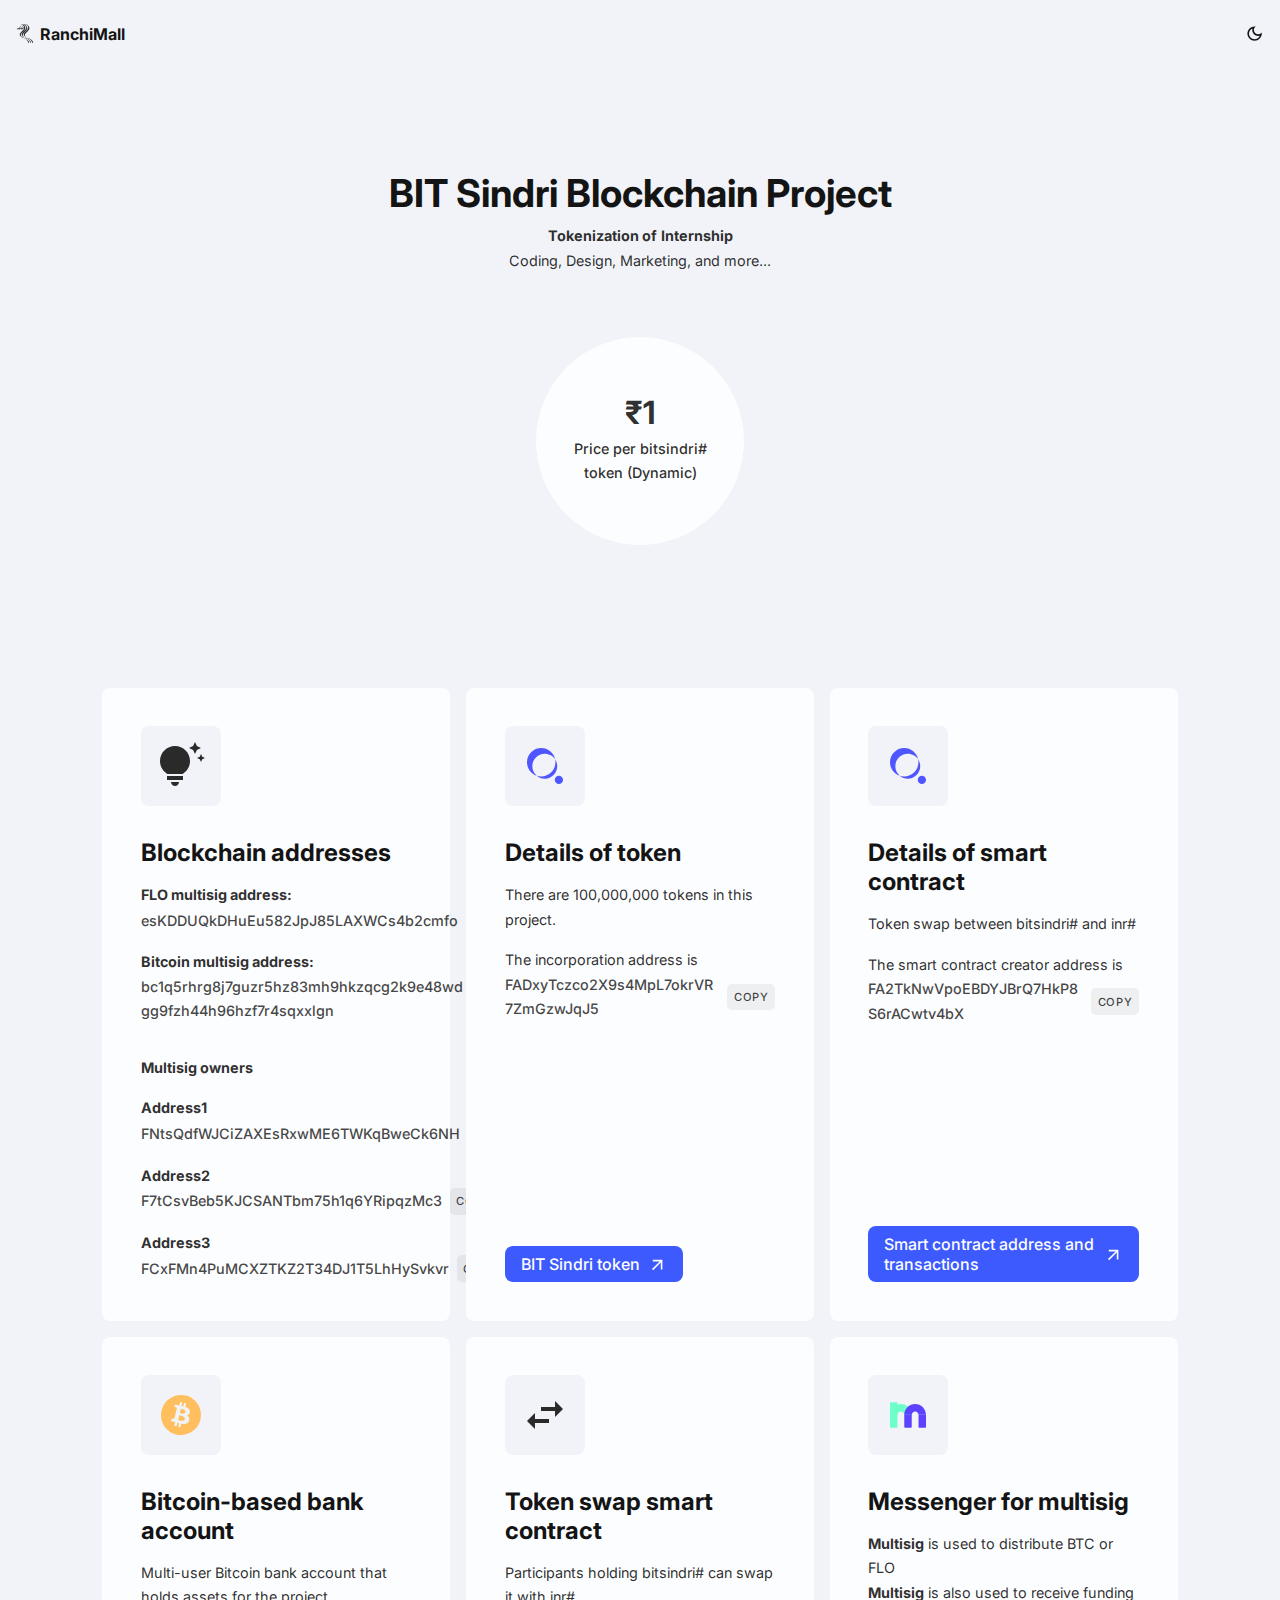
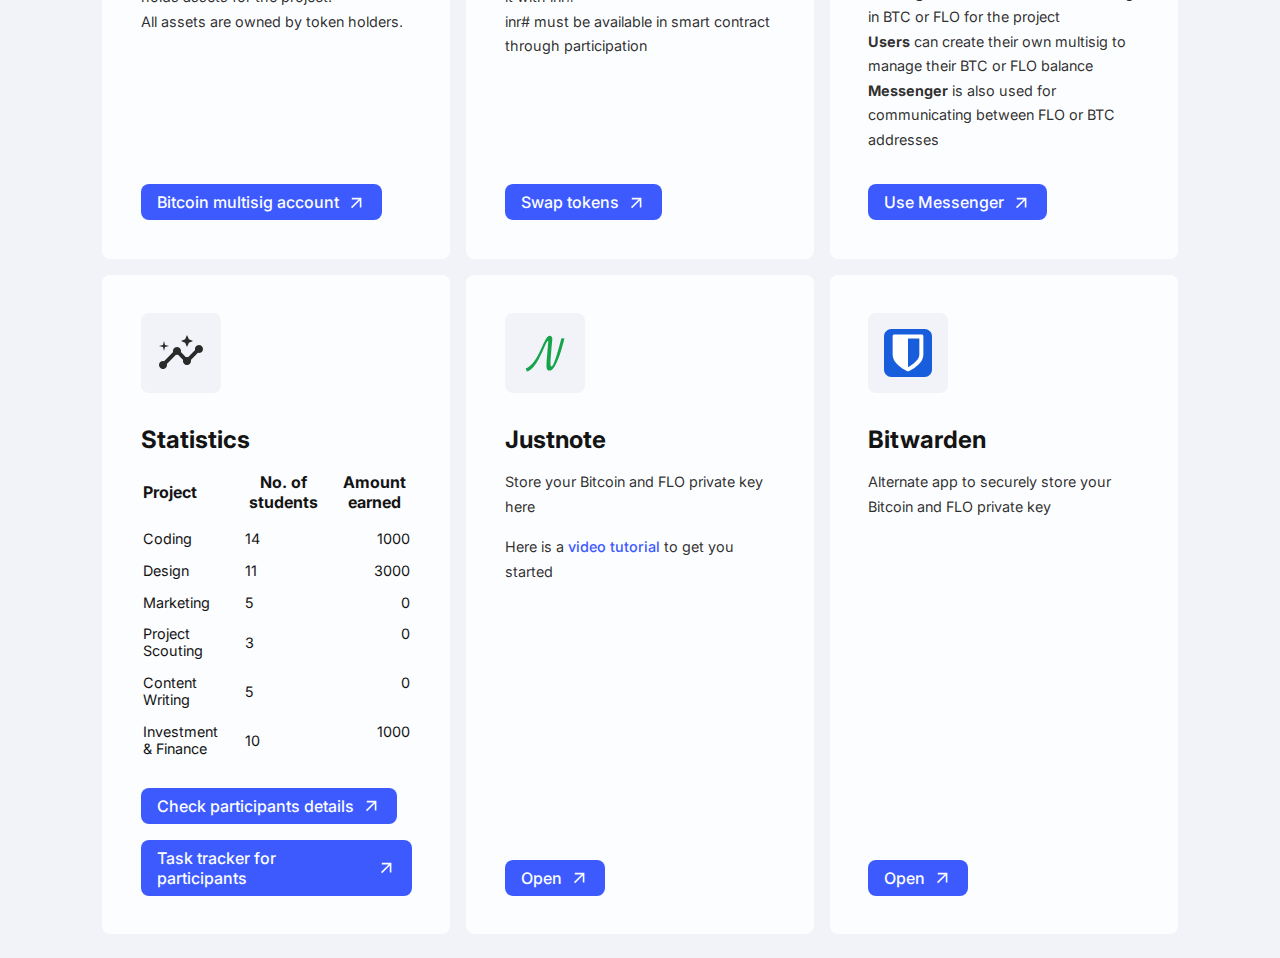
==== commit 0150d767: "Update index.html" ====
--- a/index.html
+++ b/index.html
@@ -60,7 +60,7 @@
                 BIT Sindri Blockchain Project
             </h1>
             <p>
-                Tokenization of <strong>Internship Projects</strong> for Coding, Design, Marketing, Project Scouting & Capital Raising,<br> Content Writing, and Investment & Finance
+                <strong>Tokenization of</strong> <strong>Internship</strong> <br> Coding, Design, Marketing, and more...
             </p>
         </div>
         <div id="token_price_wrapper"
@@ -232,12 +232,7 @@
 
         <div class="app">
             <div class="app__icon">
-                <svg class="icon" width="128" height="128" viewBox="0 0 128 128" fill="none"
-                    xmlns="http://www.w3.org/2000/svg">
-                    <path
-                        d="M75.9466 56.32C74.2933 62.9333 64 59.5733 60.8 58.6667L63.7333 47.04C67.04 48 77.6533 49.3867 75.9466 56.32ZM59.36 64.64L56.16 77.4933C60.1066 78.5067 72.32 82.4 74.1333 75.1467C76.0533 67.5733 63.3066 65.6 59.36 64.64ZM115.733 76.9067C108.587 105.493 79.68 122.88 51.0933 115.733C22.5066 108.587 5.13597 79.68 12.2666 51.0933C19.4133 22.5067 48.32 5.14133 76.9066 12.2667C105.44 19.4133 122.827 48.32 115.733 76.9067ZM75.7866 42.9333L78.1866 33.3333L72.32 32L69.9733 41.2267C68.4266 40.8533 66.88 40.48 65.28 40.16L67.6266 30.72L61.8133 29.3333L59.4133 38.88C58.1333 38.56 56.8533 38.2933 55.68 37.9733L47.6266 35.9467L46.0266 42.1867C46.0266 42.1867 50.4 43.2 50.2933 43.2533C52.6933 43.84 53.12 45.3333 53.0133 46.6667L46.4533 72.96C46.1866 73.7067 45.3333 74.6667 43.7866 74.4C43.84 74.4533 39.52 73.3333 39.52 73.3333L36.64 80L44.2133 81.92C45.6533 82.2933 47.04 82.6667 48.4266 82.9867L45.9733 92.6933L51.84 94.1867L54.24 84.5333C55.84 84.96 57.3866 85.3333 58.88 85.76L56.48 95.3067L62.3466 96.8L64.8 87.0933C74.6666 88.96 82.24 88.2133 85.3333 79.2C88 72 85.3333 67.7333 80 65.0133C83.84 64 86.72 61.6 87.52 56.3733C88.5866 49.28 83.1466 45.4933 75.7866 42.9333Z"
-                        fill="#FFBF5E" />
-                </svg>
+                <svg class="icon" xmlns="http://www.w3.org/2000/svg" height="24px" viewBox="0 0 24 24" width="24px" fill="#000000"><path d="M0 0h24v24H0V0z" fill="none"/><path d="M6.99 11L3 15l3.99 4v-3H14v-2H6.99v-3zM21 9l-3.99-4v3H10v2h7.01v3L21 9z"/></svg>
             </div>
             <h2>
                 Token swap smart contract
@@ -266,15 +261,25 @@
 
         
             
-            <div class="app">
-                <div class="app__icon">
-                    <svg class="icon" width="128" height="128" viewBox="0 0 128 128" fill="none"
-                        xmlns="http://www.w3.org/2000/svg">
-                        <path
-                            d="M75.9466 56.32C74.2933 62.9333 64 59.5733 60.8 58.6667L63.7333 47.04C67.04 48 77.6533 49.3867 75.9466 56.32ZM59.36 64.64L56.16 77.4933C60.1066 78.5067 72.32 82.4 74.1333 75.1467C76.0533 67.5733 63.3066 65.6 59.36 64.64ZM115.733 76.9067C108.587 105.493 79.68 122.88 51.0933 115.733C22.5066 108.587 5.13597 79.68 12.2666 51.0933C19.4133 22.5067 48.32 5.14133 76.9066 12.2667C105.44 19.4133 122.827 48.32 115.733 76.9067ZM75.7866 42.9333L78.1866 33.3333L72.32 32L69.9733 41.2267C68.4266 40.8533 66.88 40.48 65.28 40.16L67.6266 30.72L61.8133 29.3333L59.4133 38.88C58.1333 38.56 56.8533 38.2933 55.68 37.9733L47.6266 35.9467L46.0266 42.1867C46.0266 42.1867 50.4 43.2 50.2933 43.2533C52.6933 43.84 53.12 45.3333 53.0133 46.6667L46.4533 72.96C46.1866 73.7067 45.3333 74.6667 43.7866 74.4C43.84 74.4533 39.52 73.3333 39.52 73.3333L36.64 80L44.2133 81.92C45.6533 82.2933 47.04 82.6667 48.4266 82.9867L45.9733 92.6933L51.84 94.1867L54.24 84.5333C55.84 84.96 57.3866 85.3333 58.88 85.76L56.48 95.3067L62.3466 96.8L64.8 87.0933C74.6666 88.96 82.24 88.2133 85.3333 79.2C88 72 85.3333 67.7333 80 65.0133C83.84 64 86.72 61.6 87.52 56.3733C88.5866 49.28 83.1466 45.4933 75.7866 42.9333Z"
-                            fill="#FFBF5E" />
-                    </svg>
-                </div>
+        <div class="app">
+            <div class="app__icon">
+                <svg class="icon" width="128" height="128" viewBox="0 0 128 128" fill="none"
+                    xmlns="http://www.w3.org/2000/svg">
+                    <rect x="16" y="30" width="19.8621" height="67.8621" rx="2" fill="#6CFFCA" />
+                    <path
+                        d="M92.1379 63.1035H112V95.8621C112 96.9666 111.105 97.8621 110 97.8621H94.1379C93.0334 97.8621 92.1379 96.9666 92.1379 95.8621V63.1035Z"
+                        fill="#5C42FF" />
+                    <path
+                        d="M54.069 58.1379H73.931V95.8621C73.931 96.9666 73.0356 97.8621 71.931 97.8621H56.069C54.9644 97.8621 54.069 96.9666 54.069 95.8621V58.1379Z"
+                        fill="#5C42FF" />
+                    <path fill-rule="evenodd" clip-rule="evenodd"
+                        d="M16 63.1034C16.4381 47.4889 29.2335 34.9655 44.9539 34.9655C60.6744 34.9655 73.4698 47.4889 73.9078 63.1034H54.0201C53.602 58.4636 49.7025 54.8276 44.9538 54.8276C40.2051 54.8276 36.3056 58.4636 35.8875 63.1034H16Z"
+                        fill="#6CFFCA" />
+                    <path fill-rule="evenodd" clip-rule="evenodd"
+                        d="M111.977 63.1034C111.539 47.4889 98.7433 34.9655 83.0229 34.9655C67.3025 34.9655 54.507 47.4889 54.069 63.1034H73.9564C74.3745 58.4636 78.274 54.8276 83.0227 54.8276C87.7715 54.8276 91.6709 58.4636 92.0891 63.1034H111.977Z"
+                        fill="#5C42FF" />
+                </svg>
+            </div>
             <h2>
                 Messenger for multisig
             </h2>
@@ -304,13 +309,24 @@
 
         <div class="app">
             <div class="app__icon">
-                <svg class="icon" width="128" height="128" viewBox="0 0 128 128" fill="none"
-                    xmlns="http://www.w3.org/2000/svg">
-                    <path
-                        d="M75.9466 56.32C74.2933 62.9333 64 59.5733 60.8 58.6667L63.7333 47.04C67.04 48 77.6533 49.3867 75.9466 56.32ZM59.36 64.64L56.16 77.4933C60.1066 78.5067 72.32 82.4 74.1333 75.1467C76.0533 67.5733 63.3066 65.6 59.36 64.64ZM115.733 76.9067C108.587 105.493 79.68 122.88 51.0933 115.733C22.5066 108.587 5.13597 79.68 12.2666 51.0933C19.4133 22.5067 48.32 5.14133 76.9066 12.2667C105.44 19.4133 122.827 48.32 115.733 76.9067ZM75.7866 42.9333L78.1866 33.3333L72.32 32L69.9733 41.2267C68.4266 40.8533 66.88 40.48 65.28 40.16L67.6266 30.72L61.8133 29.3333L59.4133 38.88C58.1333 38.56 56.8533 38.2933 55.68 37.9733L47.6266 35.9467L46.0266 42.1867C46.0266 42.1867 50.4 43.2 50.2933 43.2533C52.6933 43.84 53.12 45.3333 53.0133 46.6667L46.4533 72.96C46.1866 73.7067 45.3333 74.6667 43.7866 74.4C43.84 74.4533 39.52 73.3333 39.52 73.3333L36.64 80L44.2133 81.92C45.6533 82.2933 47.04 82.6667 48.4266 82.9867L45.9733 92.6933L51.84 94.1867L54.24 84.5333C55.84 84.96 57.3866 85.3333 58.88 85.76L56.48 95.3067L62.3466 96.8L64.8 87.0933C74.6666 88.96 82.24 88.2133 85.3333 79.2C88 72 85.3333 67.7333 80 65.0133C83.84 64 86.72 61.6 87.52 56.3733C88.5866 49.28 83.1466 45.4933 75.7866 42.9333Z"
-                        fill="#FFBF5E" />
-                </svg>
-            </div>
+                <svg class="icon" xmlns="http://www.w3.org/2000/svg" enable-background="new 0 0 24 24" height="24px"
+                    viewBox="0 0 24 24" width="24px" fill="#000000">
+                    <g>
+                        <rect fill="none" height="24" width="24" />
+                    </g>
+                    <g>
+                        <g>
+                            <path
+                                d="M21,8c-1.45,0-2.26,1.44-1.93,2.51l-3.55,3.56c-0.3-0.09-0.74-0.09-1.04,0l-2.55-2.55C12.27,10.45,11.46,9,10,9 c-1.45,0-2.27,1.44-1.93,2.52l-4.56,4.55C2.44,15.74,1,16.55,1,18c0,1.1,0.9,2,2,2c1.45,0,2.26-1.44,1.93-2.51l4.55-4.56 c0.3,0.09,0.74,0.09,1.04,0l2.55,2.55C12.73,16.55,13.54,18,15,18c1.45,0,2.27-1.44,1.93-2.52l3.56-3.55 C21.56,12.26,23,11.45,23,10C23,8.9,22.1,8,21,8z" />
+                            <polygon points="15,9 15.94,6.93 18,6 15.94,5.07 15,3 14.08,5.07 12,6 14.08,6.93" />
+                            <polygon points="3.5,11 4,9 6,8.5 4,8 3.5,6 3,8 1,8.5 3,9" />
+                        </g>
+                    </g>
+                </svg>
+            </div>
+
+        
+    
 
             <h2>
                 Statistics
